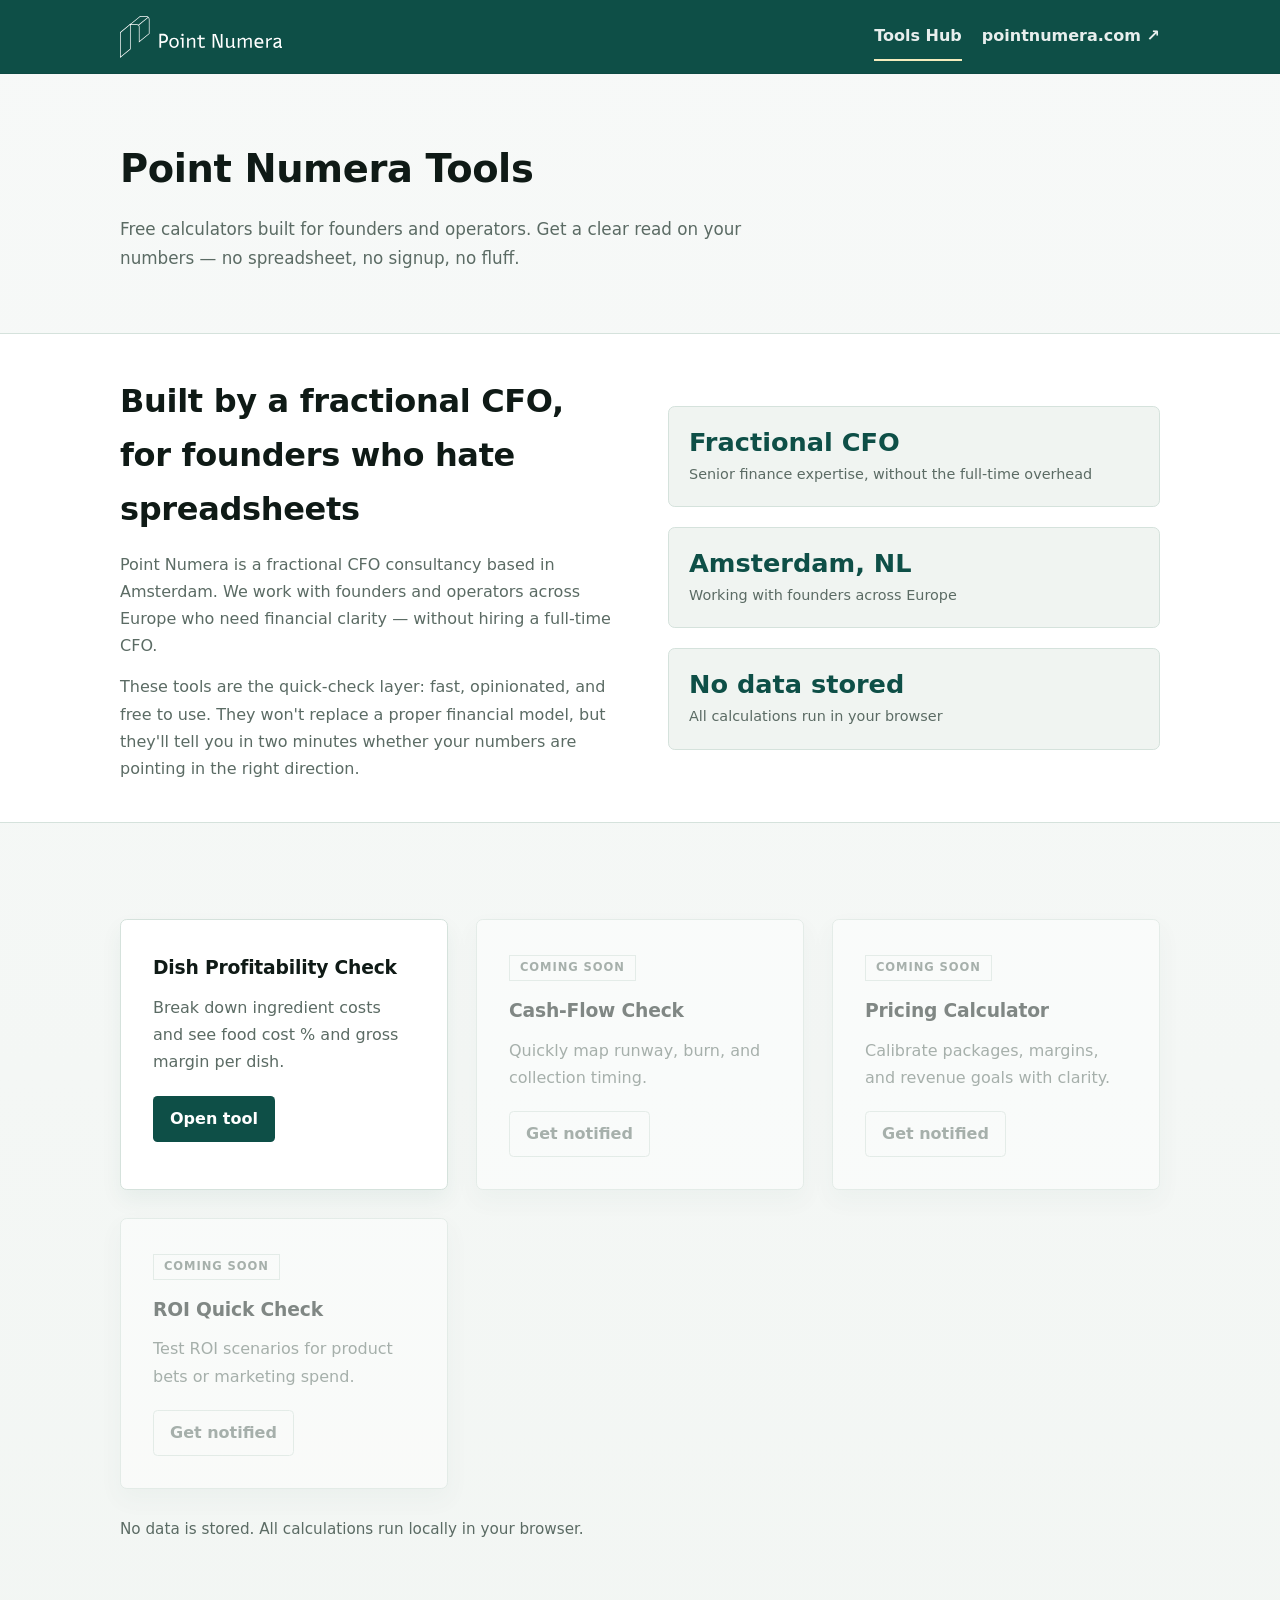
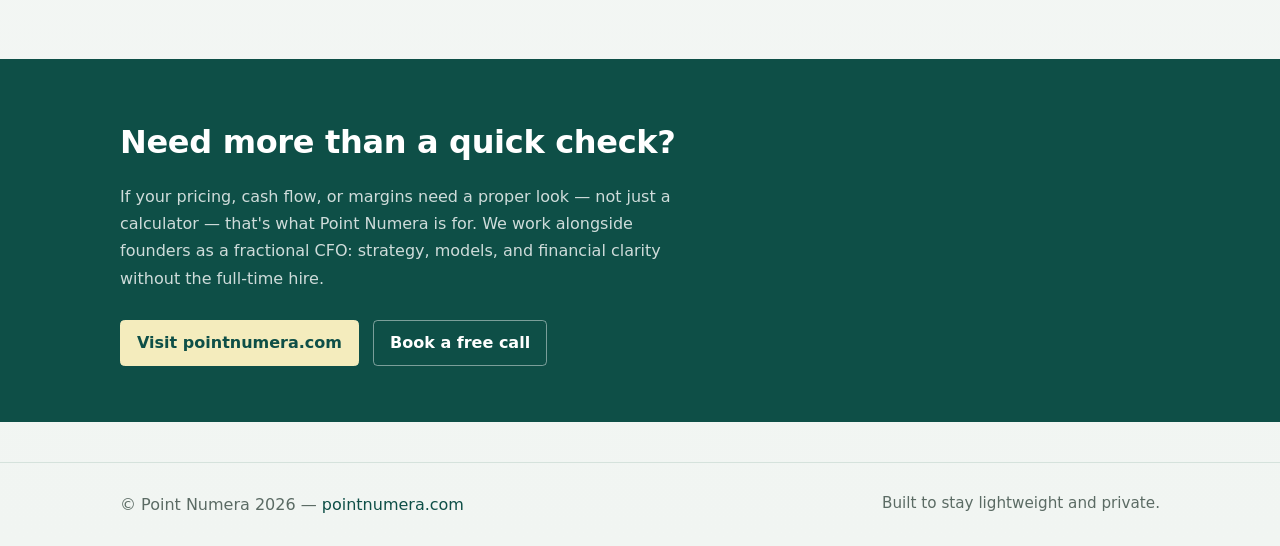
==== index.html @ 76ebcfb1 "Add hamburger nav menu sitewide and fix DPC mobile ingredient grid - Add hamburger toggle button to " ====
<!DOCTYPE html>
<html lang="en">
  <head>
    <meta charset="UTF-8" />
    <meta name="viewport" content="width=device-width, initial-scale=1.0" />
    <meta
      name="description"
      content="Free financial tools for founders by Point Numera — fractional CFO consultancy based in Amsterdam. Calculators for pricing, cash flow, dish profitability, and ROI."
    />
    <!-- Build v2: Framer-aligned pass -->
    <title>Point Numera Tools</title>
    <link rel="stylesheet" href="./tools/shared/base.css" />
    <link rel="stylesheet" href="./tools/shared/ui.css" />
    <style>
      /* ── About strip ─────────────────────────────────────────────────── */
      .about-strip {
        background: var(--color-surface);
        border-top: 1px solid var(--color-border);
        border-bottom: 1px solid var(--color-border);
        padding: var(--space-xl) 0;
      }
      .about-inner {
        display: grid;
        grid-template-columns: 1fr 1fr;
        gap: var(--space-xxl);
        align-items: center;
      }
      .about-inner h2 {
        font-size: clamp(1.5rem, 2.5vw, 2rem);
        margin-bottom: var(--space-sm);
      }
      .about-inner p {
        margin-bottom: var(--space-sm);
      }
      .about-inner p:last-child {
        margin-bottom: 0;
      }
      .about-meta {
        display: flex;
        flex-direction: column;
        gap: var(--space-md);
      }
      .about-stat {
        padding: var(--space-md);
        background: var(--color-surface-2);
        border: 1px solid var(--color-border);
        border-radius: var(--r-lg);
      }
      .about-stat-value {
        font-size: 1.6rem;
        font-weight: 700;
        color: var(--color-primary);
        font-family: 'Ancizar Sans', system-ui, sans-serif;
        line-height: 1.2;
        margin-bottom: 4px;
      }
      .about-stat-label {
        font-size: 0.9rem;
        color: var(--color-muted);
      }

      /* ── Tool cards ──────────────────────────────────────────────────── */
      .tool-card.coming-soon {
        opacity: 0.5;
        pointer-events: none;
        position: relative;
      }
      .tool-card.coming-soon .btn {
        pointer-events: auto;
        opacity: 1;
        cursor: pointer;
        background: transparent;
        border-color: var(--color-border);
        color: var(--color-muted);
      }
      .tool-card.coming-soon .btn:hover {
        border-color: var(--color-primary);
        color: var(--color-primary);
      }
      .coming-soon-badge {
        display: inline-block;
        font-size: 0.72rem;
        font-weight: 700;
        text-transform: uppercase;
        letter-spacing: 0.08em;
        color: var(--color-muted);
        border: 1px solid var(--color-border);
        border-radius: var(--r-pill);
        padding: 2px 10px;
        margin-bottom: var(--space-sm);
      }
      .tool-card.coming-soon a.btn {
        pointer-events: auto;
      }

      /* ── CTA section ─────────────────────────────────────────────────── */
      .cta-section {
        background: var(--color-primary);
        padding: var(--space-xxl) 0;
        margin-top: var(--space-xl);
      }
      .cta-section h2 {
        color: #ffffff;
        font-size: clamp(1.5rem, 2.5vw, 2rem);
        margin-bottom: var(--space-sm);
      }
      .cta-section p {
        color: rgba(255, 255, 255, 0.8);
        max-width: 560px;
        margin-bottom: var(--space-lg);
      }
      .cta-section .btn-contrast {
        background: #F4ECBD;
        color: var(--color-primary);
        border-color: #F4ECBD;
        font-weight: 700;
      }
      .cta-section .btn-contrast:hover {
        background: #ede4ad;
        border-color: #ede4ad;
        color: var(--color-primary);
        transform: translateY(-1px);
      }
      .cta-section .btn-outline-white {
        background: transparent;
        color: #ffffff;
        border-color: rgba(255, 255, 255, 0.45);
      }
      .cta-section .btn-outline-white:hover {
        border-color: rgba(255, 255, 255, 0.8);
        color: #ffffff;
        transform: translateY(-1px);
      }
      .cta-actions {
        display: flex;
        flex-wrap: wrap;
        gap: var(--space-sm);
      }

      @media (max-width: 768px) {
        .about-inner {
          grid-template-columns: 1fr;
          gap: var(--space-lg);
        }
        .about-meta {
          flex-direction: row;
          flex-wrap: wrap;
        }
        .about-stat {
          flex: 1 1 140px;
        }
      }
    </style>
  </head>
  <body>
    <header class="top-nav">
      <div class="container">
        <a class="brand" href="./">
          <img src="./tools/shared/logo.svg" alt="Point Numera logo" />
        </a>
        <button class="nav-toggle" aria-label="Open menu" aria-expanded="false"><span></span><span></span><span></span></button>
        <nav class="nav-links">
          <a class="nav-link active" href="./">Tools Hub</a>
          <a class="nav-link" href="https://www.pointnumera.com">pointnumera.com ↗</a>
        </nav>
      </div>
    </header>

    <main>
      <!-- Hero -->
      <section class="container hero">
        <h1>Point Numera Tools</h1>
        <p class="lead">
          Free calculators built for founders and operators. Get a clear read on
          your numbers — no spreadsheet, no signup, no fluff.
        </p>
      </section>

      <!-- About PN -->
      <div class="about-strip">
        <div class="container">
          <div class="about-inner">
            <div>
              <h2>Built by a fractional CFO, for founders who hate spreadsheets</h2>
              <p>
                Point Numera is a fractional CFO consultancy based in Amsterdam.
                We work with founders and operators across Europe who need financial
                clarity — without hiring a full-time CFO.
              </p>
              <p>
                These tools are the quick-check layer: fast, opinionated, and free
                to use. They won't replace a proper financial model, but they'll
                tell you in two minutes whether your numbers are pointing in the
                right direction.
              </p>
            </div>
            <div class="about-meta">
              <div class="about-stat">
                <div class="about-stat-value">Fractional CFO</div>
                <div class="about-stat-label">Senior finance expertise, without the full-time overhead</div>
              </div>
              <div class="about-stat">
                <div class="about-stat-value">Amsterdam, NL</div>
                <div class="about-stat-label">Working with founders across Europe</div>
              </div>
              <div class="about-stat">
                <div class="about-stat-value">No data stored</div>
                <div class="about-stat-label">All calculations run in your browser</div>
              </div>
            </div>
          </div>
        </div>
      </div>

      <!-- Tools -->
      <section class="container section">
        <div class="card-grid">

          <!-- Live -->
          <article class="card tool-card">
            <h3>Dish Profitability Check</h3>
            <p>Break down ingredient costs and see food cost % and gross margin per dish.</p>
            <a class="btn btn-primary" href="./tools/dish-profitability-check/">Open tool</a>
          </article>

          <!-- Coming soon -->
          <article class="card tool-card coming-soon">
            <div class="coming-soon-badge">Coming soon</div>
            <h3>Cash-Flow Check</h3>
            <p>Quickly map runway, burn, and collection timing.</p>
            <a class="btn" href="./tools/cash-flow-check/coming-soon.html">Get notified</a>
          </article>

          <article class="card tool-card coming-soon">
            <div class="coming-soon-badge">Coming soon</div>
            <h3>Pricing Calculator</h3>
            <p>Calibrate packages, margins, and revenue goals with clarity.</p>
            <a class="btn" href="./tools/pricing-calculator/coming-soon.html">Get notified</a>
          </article>

          <article class="card tool-card coming-soon">
            <div class="coming-soon-badge">Coming soon</div>
            <h3>ROI Quick Check</h3>
            <p>Test ROI scenarios for product bets or marketing spend.</p>
            <a class="btn" href="./tools/roi-quick-check/coming-soon.html">Get notified</a>
          </article>

        </div>
        <p class="note">No data is stored. All calculations run locally in your browser.</p>
      </section>

      <!-- CTA -->
      <div class="cta-section">
        <div class="container">
          <h2>Need more than a quick check?</h2>
          <p>
            If your pricing, cash flow, or margins need a proper look — not just
            a calculator — that's what Point Numera is for. We work alongside
            founders as a fractional CFO: strategy, models, and financial clarity
            without the full-time hire.
          </p>
          <div class="cta-actions">
            <a class="btn btn-contrast" href="https://www.pointnumera.com" target="_blank" rel="noopener noreferrer">Visit pointnumera.com</a>
            <a class="btn btn-outline-white" href="https://cal.com/pointnumera" target="_blank" rel="noopener noreferrer">Book a free call</a>
          </div>
        </div>
      </div>
    </main>

    <footer>
      <div class="container">
        <span>&copy; Point Numera <span data-year></span> &mdash; <a href="https://www.pointnumera.com" target="_blank" rel="noopener noreferrer">pointnumera.com</a></span>
        <span class="text-subtle">Built to stay lightweight and private.</span>
      </div>
    </footer>

    <script src="./tools/shared/app.js"></script>
  </body>
</html>
---- tools/shared/base.css ----
﻿:root {
  /* Brand palette */
  --color-primary: #0E4F47;
  --color-contrast: #F4ECBD;
  --color-secondary: #A4D6A4;
  --color-bg: #f5f7f5;
  --color-surface: #ffffff;
  --color-surface-2: #f0f4f1;
  --color-border: #d5e2dc;
  --color-text: #0f1a16;
  --color-muted: #5b6b64;

  /* Radius scale (match Framer site feel) */
  --r: 3px;
  --r-sm: calc(var(--r) * 0.75);
  --r-md: calc(var(--r) * 1.5);
  --r-lg: calc(var(--r) * 2.25);

  /* Spacing scale (more air like marketing site) */
  --space-2xs: 6px;
  --space-xs: 10px;
  --space-sm: 14px;
  --space-md: 20px;
  --space-lg: 28px;
  --space-xl: 40px;
  --space-xxl: 56px;

  /* Buttons */
  --btn-h: 46px;
  --btn-px: 16px;
  --btn-gap: 8px;

  /* Elevation (lighter emphasis, prefer borders) */
  --shadow-soft: 0 6px 14px rgba(14, 79, 71, 0.08);
  --shadow-card: 0 10px 22px rgba(14, 79, 71, 0.06);
}

* {
  box-sizing: border-box;
}

html {
  scroll-behavior: smooth;
}

body {
  margin: 0;
  font-family: 'PT Sans', system-ui, -apple-system, 'Segoe UI', Roboto, Arial, sans-serif; /* TODO: self-host PT Sans for parity with site */
  background: linear-gradient(180deg, #f7f9f8 0%, #f1f5f2 100%);
  color: var(--color-text);
  line-height: 1.7;
  -webkit-font-smoothing: antialiased;
}

a {
  color: var(--color-primary);
  text-decoration: none;
}

a:hover {
  color: #0c3f38;
}

a:active {
  color: #092f2a;
}

img {
  max-width: 100%;
  display: block;
}

p {
  margin: 0 0 var(--space-md);
  color: var(--color-muted);
}

h1, h2, h3, h4 {
  margin: 0 0 var(--space-sm);
  font-family: 'Ancizar Sans', system-ui, -apple-system, 'Segoe UI', Roboto, Arial, sans-serif; /* TODO: self-host Ancizar Sans to match main site */
  font-weight: 700;
  color: var(--color-text);
  letter-spacing: -0.01em;
}

ul {
  margin: 0;
  padding: 0;
  list-style: none;
}

:focus-visible {
  outline: 2px solid var(--color-primary);
  outline-offset: 3px;
}

.container {
  width: min(1040px, 92%);
  margin: 0 auto;
}

.section {
  padding: var(--space-xxl) 0;
}

.lead {
  font-size: 1.05rem;
  color: var(--color-muted);
}

.text-subtle {
  color: var(--color-muted);
  font-size: 0.95rem;
}

.muted {
  color: var(--color-muted);
}

.flex {
  display: flex;
  align-items: center;
}

.space-between {
  justify-content: space-between;
}

.gap-sm { gap: var(--space-sm); }
.gap-md { gap: var(--space-md); }

button { font-family: inherit; }
table { border-collapse: collapse; }

/* Prevent iOS auto-zoom on input focus (requires font-size >= 16px) */
input, select, textarea { font-size: 16px; }
---- tools/shared/ui.css ----
﻿.top-nav {
  position: sticky;
  top: 0;
  z-index: 10;
  background: var(--color-primary);
  color: #ffffff;
  border-bottom: 1px solid rgba(0, 0, 0, 0.06);
}

.top-nav .container {
  display: flex;
  align-items: center;
  justify-content: space-between;
  padding: calc(var(--space-xs) + 2px) 0;
}

.brand {
  display: flex;
  align-items: center;
  width: 162px;
  height: 43px;
  flex-shrink: 0;
  gap: var(--space-xs);
  font-weight: 700;
  letter-spacing: -0.01em;
  color: #ffffff;
  line-height: 1;
}

.brand:hover {
  color: #f4f7f5;
}

.brand img {
  height: 100%;
  width: auto;
  display: block;
  max-width: 100%;
  object-fit: contain;
}

.nav-links {
  display: flex;
  align-items: center;
  gap: var(--space-md);
}

.nav-link {
  padding: 10px 0;
  color: rgba(255, 255, 255, 0.9);
  border-bottom: 2px solid transparent;
  font-weight: 600;
  transition: color 0.2s ease, border-color 0.2s ease;
}

.nav-link:hover {
  color: #ffffff;
  border-color: rgba(255, 255, 255, 0.4);
}

.nav-link.active {
  border-color: var(--color-contrast);
}

.hero {
  padding-top: calc(var(--space-xxl) + 6px);
  padding-bottom: var(--space-xl);
}

.hero h1 {
  font-size: clamp(2.1rem, 3vw, 2.7rem);
}

.hero .lead {
  max-width: 640px;
}

.card-grid {
  display: grid;
  grid-template-columns: repeat(auto-fit, minmax(280px, 1fr));
  gap: var(--space-lg);
  margin-top: var(--space-xl);
}

.card {
  background: var(--color-surface);
  border: 1px solid var(--color-border);
  border-radius: var(--r-lg);
  padding: calc(var(--space-lg) + 4px);
  box-shadow: var(--shadow-card);
  position: relative;
  overflow: hidden;
}

.card h3 {
  margin-bottom: var(--space-xs);
}

.card p {
  margin-bottom: var(--space-md);
}

.badge {
  display: inline-flex;
  align-items: center;
  gap: 6px;
  padding: 6px 10px;
  background: rgba(14, 79, 71, 0.06);
  color: var(--color-primary);
  border-radius: var(--r-sm);
  font-size: 0.85rem;
  border: 1px solid rgba(14, 79, 71, 0.2);
}

.btn {
  display: inline-flex;
  align-items: center;
  justify-content: center;
  gap: var(--btn-gap);
  min-height: var(--btn-h);
  padding: 0 var(--btn-px);
  border-radius: var(--r-md);
  border: 1px solid transparent;
  font-weight: 600;
  cursor: pointer;
  transition: transform 0.12s ease, background 0.18s ease, border-color 0.18s ease;
  text-decoration: none;
  color: inherit;
}

.btn-primary {
  background: var(--color-primary);
  color: #ffffff;
  border-color: rgba(14, 79, 71, 0.9);
}

.btn-primary:hover {
  background: #0c433d;
  transform: translateY(-1px);
  color: #ffffff;
}

.btn-primary:active {
  transform: translateY(0.5px);
  color: #ffffff;
}

.btn-secondary {
  background: #ffffff;
  color: var(--color-primary);
  border-color: rgba(14, 79, 71, 0.45);
}

.btn-secondary:hover {
  background: #f9fbfa;
  border-color: rgba(14, 79, 71, 0.6);
  transform: translateY(-1px);
  color: var(--color-primary);
}

.btn-secondary:active {
  transform: translateY(0.5px);
  color: var(--color-primary);
}

.btn-ghost {
  background: transparent;
  color: var(--color-text);
  border-color: rgba(14, 79, 71, 0.3);
}

.btn-ghost:hover {
  background: rgba(14, 79, 71, 0.04);
  color: var(--color-text);
}

.btn-ghost:active {
  transform: translateY(0.5px);
  color: var(--color-text);
}

.input-group {
  display: flex;
  flex-direction: column;
  gap: 6px;
  margin-bottom: var(--space-md);
}

label {
  font-weight: 600;
  color: var(--color-text);
}

input[type="text"],
input[type="number"],
textarea {
  background: #ffffff;
  border: 1px solid var(--color-border);
  color: var(--color-text);
  padding: 12px;
  border-radius: var(--r-md);
  transition: border 0.2s ease, box-shadow 0.2s ease;
}

input:focus,
textarea:focus {
  border-color: rgba(14, 79, 71, 0.5);
  box-shadow: 0 0 0 3px rgba(14, 79, 71, 0.1);
  outline: none;
}

.helper-text {
  font-size: 0.9rem;
  color: var(--color-muted);
}

.note {
  margin-top: var(--space-lg);
  font-size: 0.95rem;
  color: var(--color-muted);
}

footer {
  border-top: 1px solid var(--color-border);
  padding: var(--space-lg) 0;
  margin-top: var(--space-xl);
  color: var(--color-muted);
}

footer .container {
  display: flex;
  align-items: center;
  justify-content: space-between;
  gap: var(--space-md);
  flex-wrap: wrap;
}

.form-msg {
  margin: var(--space-xs) 0;
  color: var(--color-muted);
  display: none;
}

.form-msg-error {
  color: #b00020;
  font-weight: 600;
}

.form-msg-success {
  color: var(--color-primary);
  font-weight: 700;
}

.capture-card {
  display: grid;
  gap: var(--space-md);
}

.capture-card h3 {
  margin: 0;
}

.capture-card p {
  margin: 0;
  color: var(--color-muted);
}

.capture-card .capture-form {
  display: grid;
  gap: var(--space-sm);
}

.capture-card .row-success {
  display: none;
  gap: var(--space-sm);
}

.capture-card .row-form {
  display: block;
}

.capture-card .capture-fields {
  display: grid;
  gap: var(--space-sm);
}

.capture-card input[type="text"],
.capture-card input[type="email"] {
  -webkit-appearance: none;
  appearance: none;
  width: 100%;
  display: block;
  box-sizing: border-box;
  border: 1px solid var(--color-border);
  border-radius: var(--r-md);
  padding: 12px;
  font: inherit;
  line-height: 1.2;
  background: #ffffff;
  color: var(--color-text);
  transition: border 0.2s ease, box-shadow 0.2s ease;
}

.capture-card input[type="text"]:focus,
.capture-card input[type="email"]:focus {
  border-color: rgba(14, 79, 71, 0.5);
  box-shadow: 0 0 0 3px rgba(14, 79, 71, 0.1);
  outline: none;
}

.capture-card .form-row {
  display: grid;
  gap: 6px;
}

.capture-card .checkbox-row {
  color: var(--color-muted);
  font-size: 0.95rem;
}

.capture-card .checkbox-row label {
  display: flex;
  align-items: flex-start;
  gap: 10px;
}

.capture-card .checkbox-row input[type="checkbox"] {
  margin-top: 4px;
}

.capture-card .form-actions {
  display: flex;
  flex-wrap: wrap;
  gap: 12px;
  align-items: center;
}

.capture-card .form-actions .btn {
  width: auto;
}

@media (max-width: 640px) {
  .capture-card .form-actions .btn {
    width: 100%;
  }
}

.ml-embedded {
  width: 100%;
}

.ml-embedded iframe {
  max-width: 100%;
}

.ml-fallback {
  margin-bottom: 8px;
  opacity: 0.7;
  font-size: 0.95em;
}

/* ── Hamburger toggle button ─────────────────────────────────────────── */
.nav-toggle {
  display: none;
  flex-direction: column;
  justify-content: space-between;
  width: 24px;
  height: 18px;
  background: none;
  border: none;
  cursor: pointer;
  padding: 0;
  flex-shrink: 0;
}

.nav-toggle span {
  display: block;
  height: 2px;
  background: #ffffff;
  border-radius: 2px;
  transition: transform 0.22s ease, opacity 0.18s ease;
}

.nav-toggle[aria-expanded="true"] span:nth-child(1) {
  transform: translateY(8px) rotate(45deg);
}
.nav-toggle[aria-expanded="true"] span:nth-child(2) {
  opacity: 0;
  transform: scaleX(0);
}
.nav-toggle[aria-expanded="true"] span:nth-child(3) {
  transform: translateY(-8px) rotate(-45deg);
}

@media (max-width: 768px) {
  .nav-toggle {
    display: flex;
  }

  .nav-links {
    display: none;
    flex-direction: column;
    align-items: stretch;
    position: absolute;
    top: 100%;
    left: 0;
    right: 0;
    background: var(--color-primary);
    border-top: 1px solid rgba(255, 255, 255, 0.1);
    box-shadow: 0 6px 16px rgba(0, 0, 0, 0.15);
    z-index: 9;
    padding: var(--space-xs) 0;
  }

  .nav-links.open {
    display: flex;
  }

  .nav-link {
    padding: var(--space-sm) var(--space-lg);
    border-bottom: none;
    border-left: 3px solid transparent;
    font-size: 0.95rem;
  }

  .nav-link:hover {
    border-bottom: none;
    border-left-color: rgba(255, 255, 255, 0.4);
  }

  .nav-link.active {
    border-bottom: none;
    border-left-color: var(--color-contrast);
  }

  .card {
    padding: var(--space-lg);
  }

  .btn {
    width: 100%;
  }
}

/* Pricing calculator scroll cue (scoped via class usage) */
.pn-scroll-cue {
  position: fixed;
  bottom: var(--space-sm);
  left: 50%;
  transform: translateX(-50%);
  background: rgba(12, 17, 16, 0.94);
  color: #f4f5f0;
  border: 1px solid var(--color-border);
  border-radius: 3px;
  padding: 12px 16px;
  display: none;
  align-items: center;
  gap: var(--space-sm);
  box-shadow: 0 10px 24px rgba(0, 0, 0, 0.16);
  z-index: 30;
  cursor: pointer;
  font-family: inherit;
  font-weight: 600;
  width: min(520px, calc(100% - 24px));
}

.pn-scroll-cue-text {
  flex: 1;
}

.pn-scroll-cue-action {
  color: var(--color-secondary);
  background: rgba(164, 214, 164, 0.12);
  border: 1px solid rgba(164, 214, 164, 0.35);
  padding: 8px 12px;
  border-radius: 3px;
  font-weight: 700;
  font-size: 0.95rem;
}

.pn-scroll-padding {
  padding-bottom: 80px !important;
}


@media (max-width: 480px) {
  .brand {
    width: 120px;
    height: 32px;
  }
}
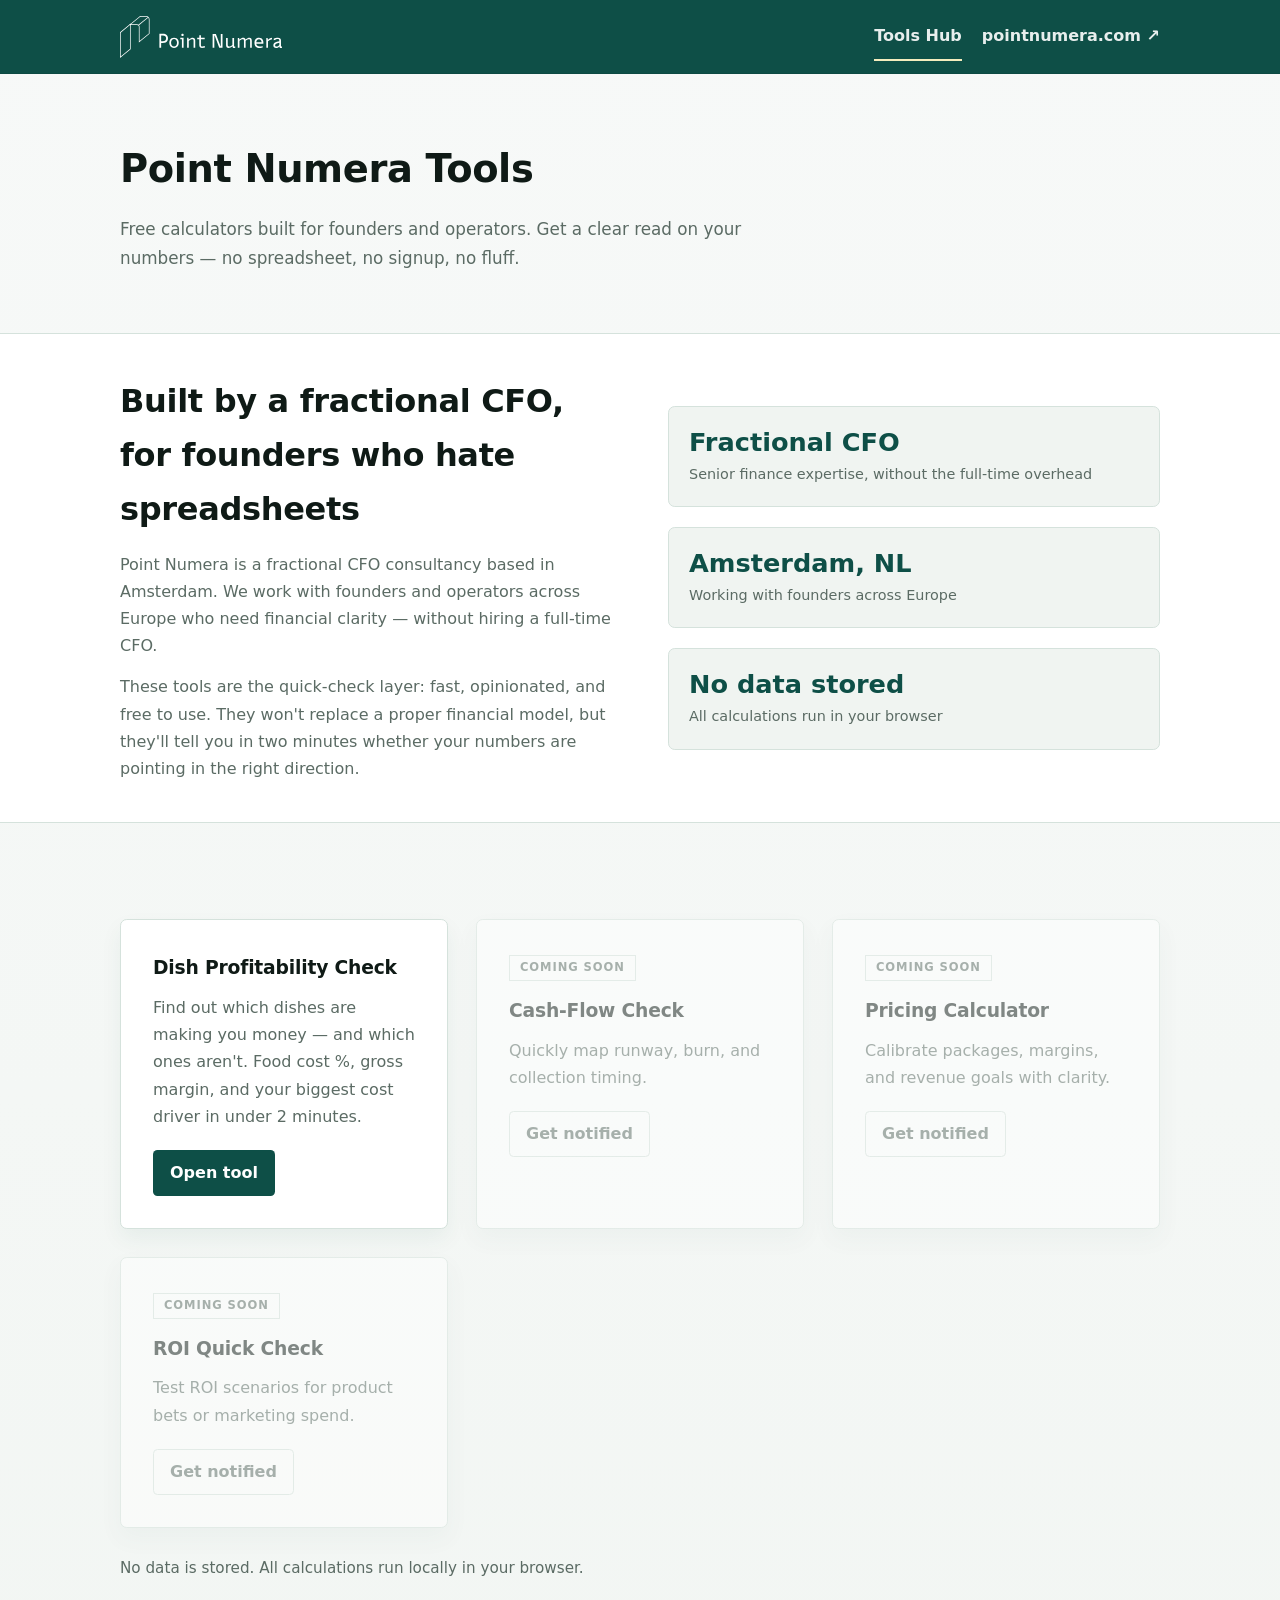
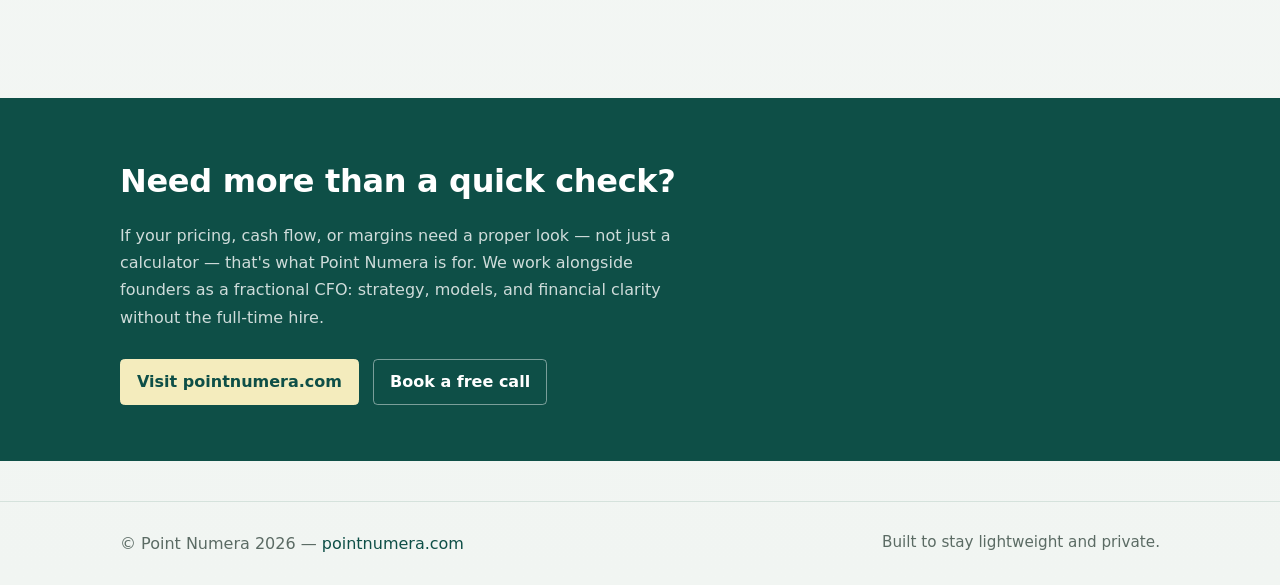
==== commit 3e9c266d: "Update Dish Profitability Check card description — outcome-led copy" ====
--- a/index.html
+++ b/index.html
@@ -219,7 +219,7 @@
           <!-- Live -->
           <article class="card tool-card">
             <h3>Dish Profitability Check</h3>
-            <p>Break down ingredient costs and see food cost % and gross margin per dish.</p>
+            <p>Find out which dishes are making you money — and which ones aren't. Food cost %, gross margin, and your biggest cost driver in under 2 minutes.</p>
             <a class="btn btn-primary" href="./tools/dish-profitability-check/">Open tool</a>
           </article>
 
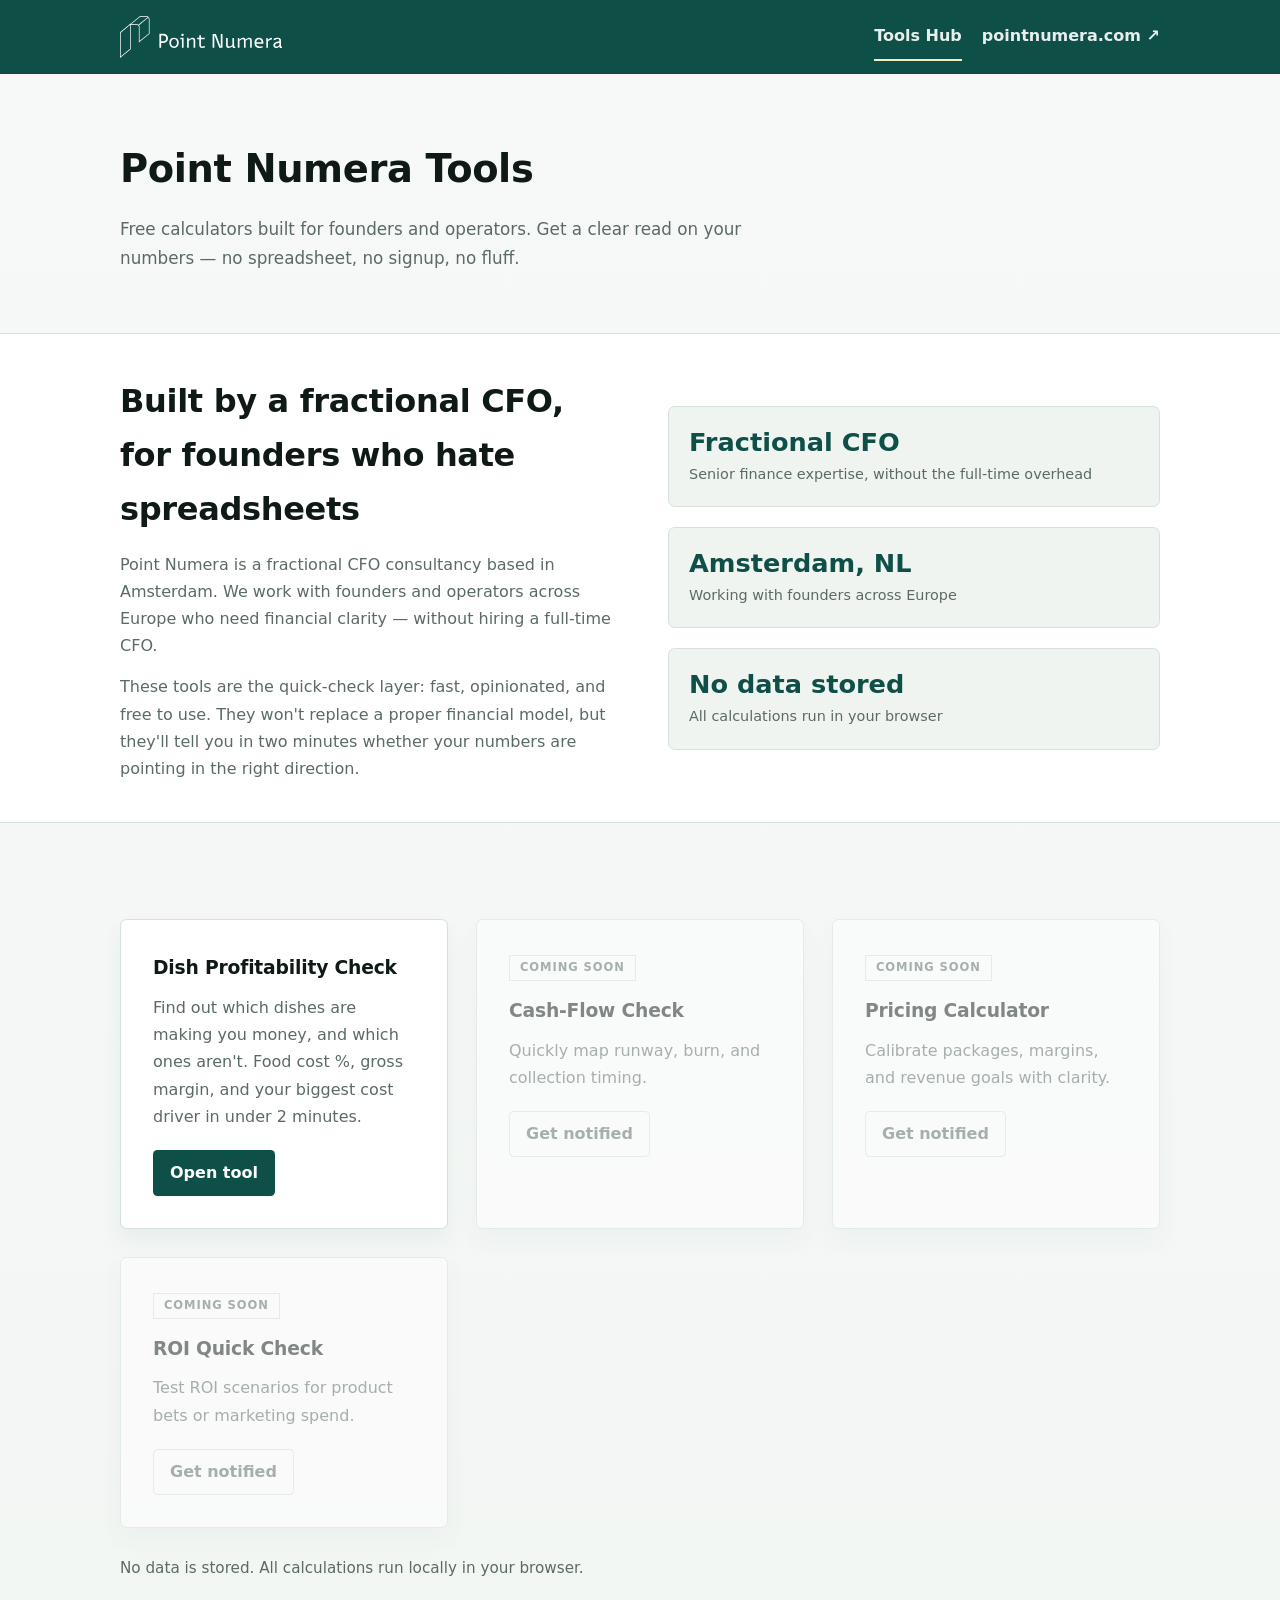
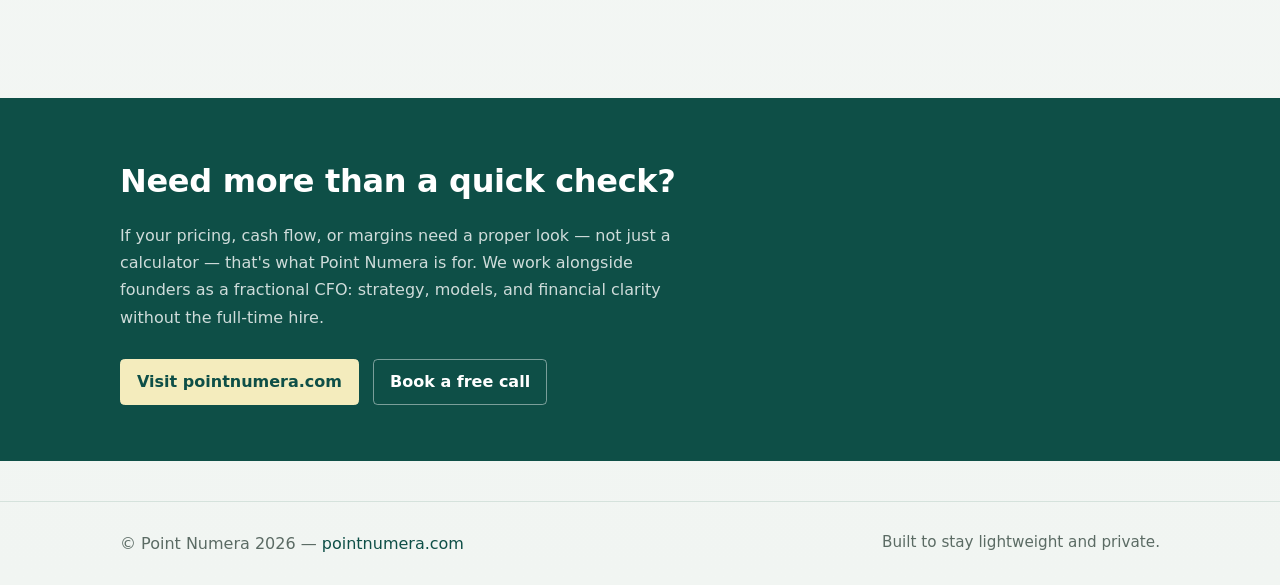
==== commit a2b576cf: "Dish Profitability Check: VAT incl. price, currency symbol, donut chart, PDF/CSV export, CTA overhau" ====
--- a/index.html
+++ b/index.html
@@ -1,4 +1,4 @@
-<!DOCTYPE html>
+<!doctype html>
 <html lang="en">
   <head>
     <meta charset="UTF-8" />
@@ -50,7 +50,7 @@
         font-size: 1.6rem;
         font-weight: 700;
         color: var(--color-primary);
-        font-family: 'Ancizar Sans', system-ui, sans-serif;
+        font-family: "Ancizar Sans", system-ui, sans-serif;
         line-height: 1.2;
         margin-bottom: 4px;
       }
@@ -110,9 +110,9 @@
         margin-bottom: var(--space-lg);
       }
       .cta-section .btn-contrast {
-        background: #F4ECBD;
+        background: #f4ecbd;
         color: var(--color-primary);
-        border-color: #F4ECBD;
+        border-color: #f4ecbd;
         font-weight: 700;
       }
       .cta-section .btn-contrast:hover {
@@ -158,10 +158,14 @@
         <a class="brand" href="./">
           <img src="./tools/shared/logo.svg" alt="Point Numera logo" />
         </a>
-        <button class="nav-toggle" aria-label="Open menu" aria-expanded="false"><span></span><span></span><span></span></button>
+        <button class="nav-toggle" aria-label="Open menu" aria-expanded="false">
+          <span></span><span></span><span></span>
+        </button>
         <nav class="nav-links">
           <a class="nav-link active" href="./">Tools Hub</a>
-          <a class="nav-link" href="https://www.pointnumera.com">pointnumera.com ↗</a>
+          <a class="nav-link" href="https://www.pointnumera.com"
+            >pointnumera.com ↗</a
+          >
         </nav>
       </div>
     </header>
@@ -181,31 +185,39 @@
         <div class="container">
           <div class="about-inner">
             <div>
-              <h2>Built by a fractional CFO, for founders who hate spreadsheets</h2>
+              <h2>
+                Built by a fractional CFO, for founders who hate spreadsheets
+              </h2>
               <p>
                 Point Numera is a fractional CFO consultancy based in Amsterdam.
-                We work with founders and operators across Europe who need financial
-                clarity — without hiring a full-time CFO.
+                We work with founders and operators across Europe who need
+                financial clarity — without hiring a full-time CFO.
               </p>
               <p>
-                These tools are the quick-check layer: fast, opinionated, and free
-                to use. They won't replace a proper financial model, but they'll
-                tell you in two minutes whether your numbers are pointing in the
-                right direction.
+                These tools are the quick-check layer: fast, opinionated, and
+                free to use. They won't replace a proper financial model, but
+                they'll tell you in two minutes whether your numbers are
+                pointing in the right direction.
               </p>
             </div>
             <div class="about-meta">
               <div class="about-stat">
                 <div class="about-stat-value">Fractional CFO</div>
-                <div class="about-stat-label">Senior finance expertise, without the full-time overhead</div>
+                <div class="about-stat-label">
+                  Senior finance expertise, without the full-time overhead
+                </div>
               </div>
               <div class="about-stat">
                 <div class="about-stat-value">Amsterdam, NL</div>
-                <div class="about-stat-label">Working with founders across Europe</div>
+                <div class="about-stat-label">
+                  Working with founders across Europe
+                </div>
               </div>
               <div class="about-stat">
                 <div class="about-stat-value">No data stored</div>
-                <div class="about-stat-label">All calculations run in your browser</div>
+                <div class="about-stat-label">
+                  All calculations run in your browser
+                </div>
               </div>
             </div>
           </div>
@@ -215,12 +227,17 @@
       <!-- Tools -->
       <section class="container section">
         <div class="card-grid">
-
           <!-- Live -->
           <article class="card tool-card">
             <h3>Dish Profitability Check</h3>
-            <p>Find out which dishes are making you money — and which ones aren't. Food cost %, gross margin, and your biggest cost driver in under 2 minutes.</p>
-            <a class="btn btn-primary" href="./tools/dish-profitability-check/">Open tool</a>
+            <p>
+              Find out which dishes are making you money, and which ones aren't.
+              Food cost %, gross margin, and your biggest cost driver in under 2
+              minutes.
+            </p>
+            <a class="btn btn-primary" href="./tools/dish-profitability-check/"
+              >Open tool</a
+            >
           </article>
 
           <!-- Coming soon -->
@@ -228,25 +245,32 @@
             <div class="coming-soon-badge">Coming soon</div>
             <h3>Cash-Flow Check</h3>
             <p>Quickly map runway, burn, and collection timing.</p>
-            <a class="btn" href="./tools/cash-flow-check/coming-soon.html">Get notified</a>
+            <a class="btn" href="./tools/cash-flow-check/coming-soon.html"
+              >Get notified</a
+            >
           </article>
 
           <article class="card tool-card coming-soon">
             <div class="coming-soon-badge">Coming soon</div>
             <h3>Pricing Calculator</h3>
             <p>Calibrate packages, margins, and revenue goals with clarity.</p>
-            <a class="btn" href="./tools/pricing-calculator/coming-soon.html">Get notified</a>
+            <a class="btn" href="./tools/pricing-calculator/coming-soon.html"
+              >Get notified</a
+            >
           </article>
 
           <article class="card tool-card coming-soon">
             <div class="coming-soon-badge">Coming soon</div>
             <h3>ROI Quick Check</h3>
             <p>Test ROI scenarios for product bets or marketing spend.</p>
-            <a class="btn" href="./tools/roi-quick-check/coming-soon.html">Get notified</a>
+            <a class="btn" href="./tools/roi-quick-check/coming-soon.html"
+              >Get notified</a
+            >
           </article>
-
         </div>
-        <p class="note">No data is stored. All calculations run locally in your browser.</p>
+        <p class="note">
+          No data is stored. All calculations run locally in your browser.
+        </p>
       </section>
 
       <!-- CTA -->
@@ -256,12 +280,24 @@
           <p>
             If your pricing, cash flow, or margins need a proper look — not just
             a calculator — that's what Point Numera is for. We work alongside
-            founders as a fractional CFO: strategy, models, and financial clarity
-            without the full-time hire.
+            founders as a fractional CFO: strategy, models, and financial
+            clarity without the full-time hire.
           </p>
           <div class="cta-actions">
-            <a class="btn btn-contrast" href="https://www.pointnumera.com" target="_blank" rel="noopener noreferrer">Visit pointnumera.com</a>
-            <a class="btn btn-outline-white" href="https://cal.com/pointnumera" target="_blank" rel="noopener noreferrer">Book a free call</a>
+            <a
+              class="btn btn-contrast"
+              href="https://www.pointnumera.com"
+              target="_blank"
+              rel="noopener noreferrer"
+              >Visit pointnumera.com</a
+            >
+            <a
+              class="btn btn-outline-white"
+              href="https://cal.com/pointnumera"
+              target="_blank"
+              rel="noopener noreferrer"
+              >Book a free call</a
+            >
           </div>
         </div>
       </div>
@@ -269,7 +305,15 @@
 
     <footer>
       <div class="container">
-        <span>&copy; Point Numera <span data-year></span> &mdash; <a href="https://www.pointnumera.com" target="_blank" rel="noopener noreferrer">pointnumera.com</a></span>
+        <span
+          >&copy; Point Numera <span data-year></span> &mdash;
+          <a
+            href="https://www.pointnumera.com"
+            target="_blank"
+            rel="noopener noreferrer"
+            >pointnumera.com</a
+          ></span
+        >
         <span class="text-subtle">Built to stay lightweight and private.</span>
       </div>
     </footer>
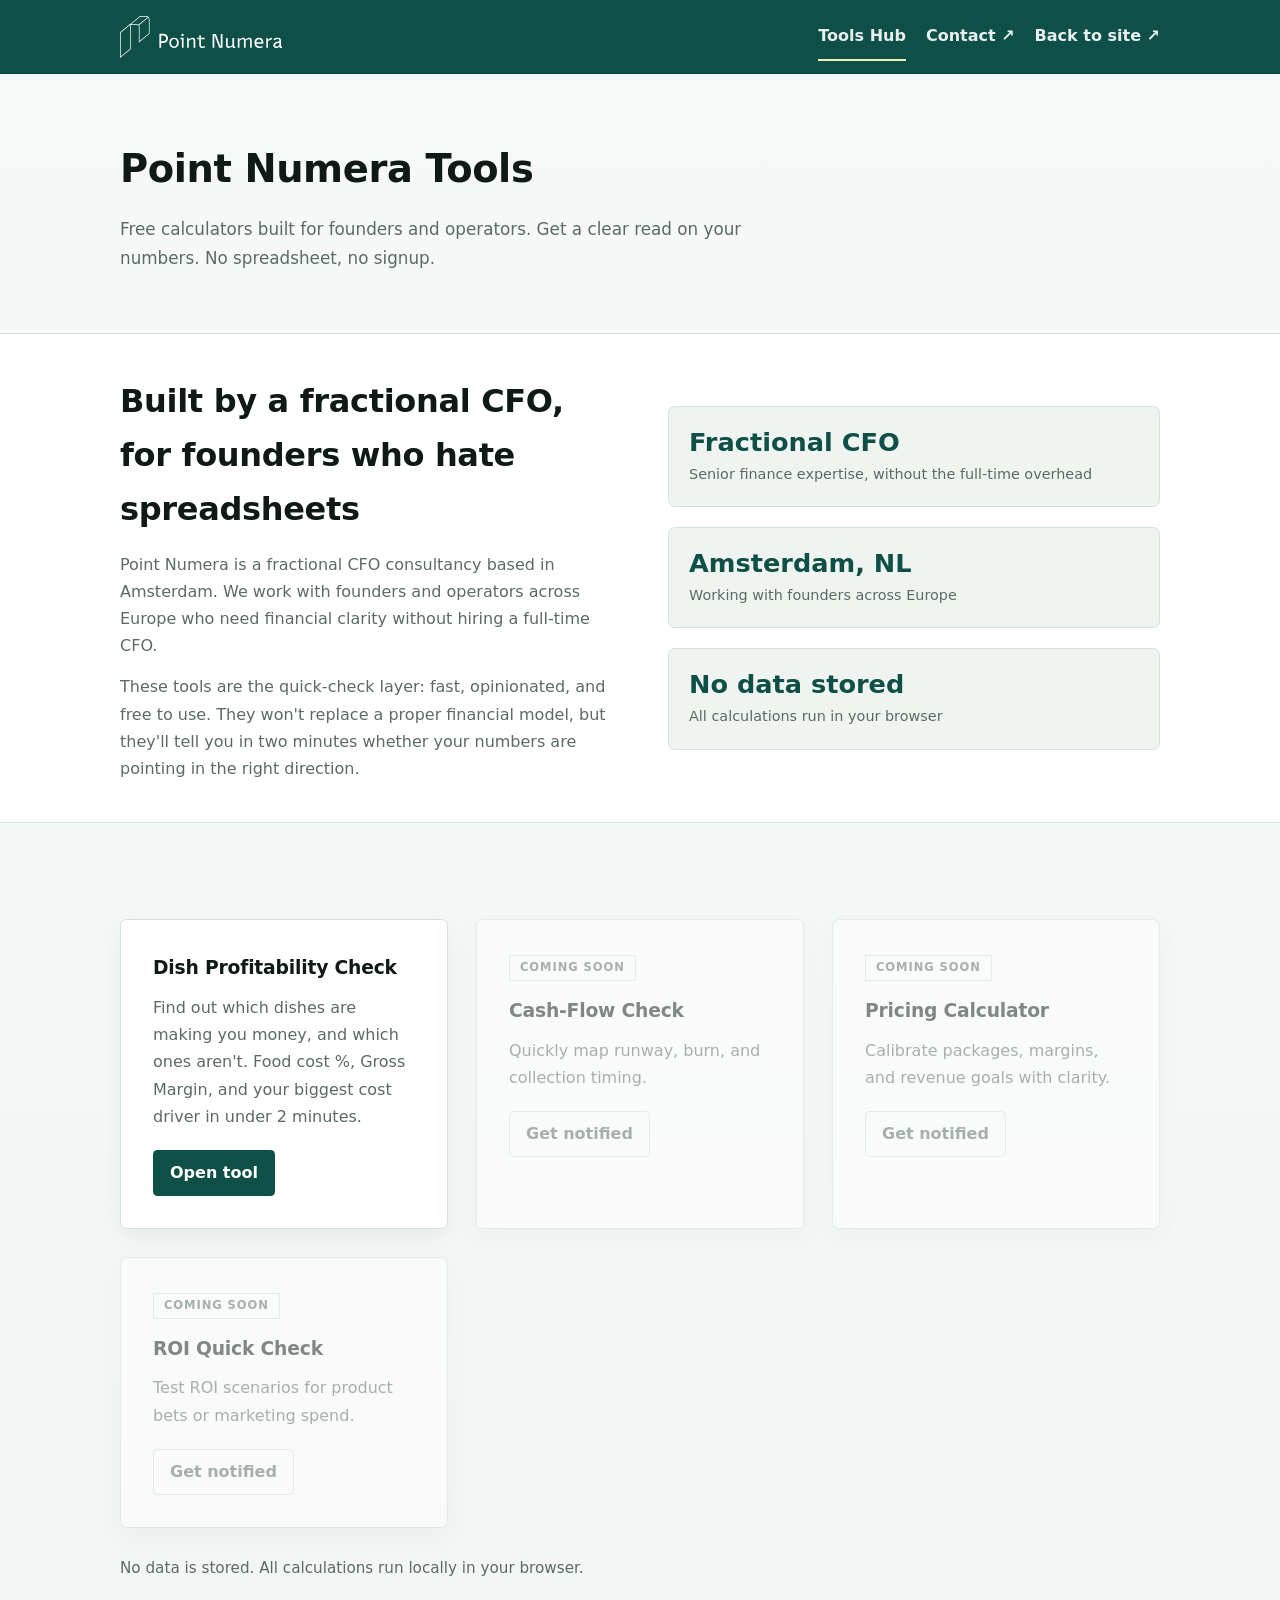
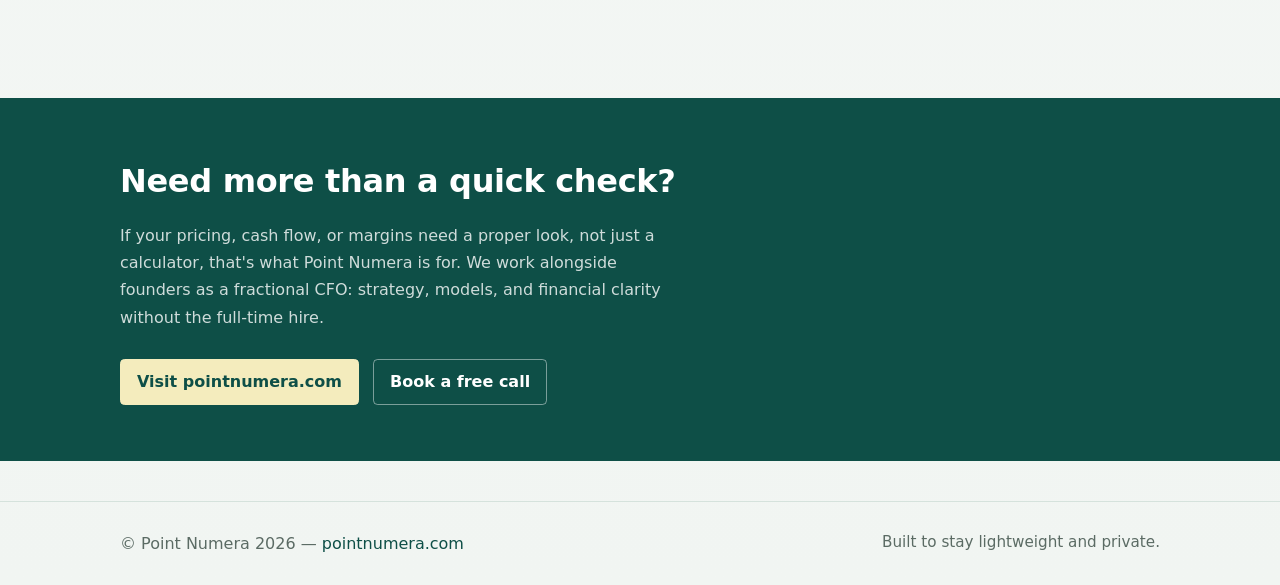
==== commit ee065ee6: "UI updates: nav, dish tool improvements, og:image, coming-soon forms - Nav: rename 'pointnumera.com'" ====
--- a/index.html
+++ b/index.html
@@ -9,6 +9,11 @@
     />
     <!-- Build v2: Framer-aligned pass -->
     <title>Point Numera Tools</title>
+    <meta property="og:image" content="https://tools.pointnumera.com/tools/shared/og-image.png" />
+    <meta property="og:image:width" content="1200" />
+    <meta property="og:image:height" content="630" />
+    <meta name="twitter:card" content="summary_large_image" />
+    <meta name="twitter:image" content="https://tools.pointnumera.com/tools/shared/og-image.png" />
     <link rel="stylesheet" href="./tools/shared/base.css" />
     <link rel="stylesheet" href="./tools/shared/ui.css" />
     <style>
@@ -163,8 +168,11 @@
         </button>
         <nav class="nav-links">
           <a class="nav-link active" href="./">Tools Hub</a>
+          <a class="nav-link" href="https://www.pointnumera.com/#contact"
+            >Contact ↗</a
+          >
           <a class="nav-link" href="https://www.pointnumera.com"
-            >pointnumera.com ↗</a
+            >Back to site ↗</a
           >
         </nav>
       </div>
@@ -176,7 +184,7 @@
         <h1>Point Numera Tools</h1>
         <p class="lead">
           Free calculators built for founders and operators. Get a clear read on
-          your numbers — no spreadsheet, no signup, no fluff.
+          your numbers. No spreadsheet, no signup.
         </p>
       </section>
 
@@ -191,7 +199,7 @@
               <p>
                 Point Numera is a fractional CFO consultancy based in Amsterdam.
                 We work with founders and operators across Europe who need
-                financial clarity — without hiring a full-time CFO.
+                financial clarity without hiring a full-time CFO.
               </p>
               <p>
                 These tools are the quick-check layer: fast, opinionated, and
@@ -232,7 +240,7 @@
             <h3>Dish Profitability Check</h3>
             <p>
               Find out which dishes are making you money, and which ones aren't.
-              Food cost %, gross margin, and your biggest cost driver in under 2
+              Food cost %, Gross Margin, and your biggest cost driver in under 2
               minutes.
             </p>
             <a class="btn btn-primary" href="./tools/dish-profitability-check/"
@@ -278,8 +286,8 @@
         <div class="container">
           <h2>Need more than a quick check?</h2>
           <p>
-            If your pricing, cash flow, or margins need a proper look — not just
-            a calculator — that's what Point Numera is for. We work alongside
+            If your pricing, cash flow, or margins need a proper look, not just
+            a calculator, that's what Point Numera is for. We work alongside
             founders as a fractional CFO: strategy, models, and financial
             clarity without the full-time hire.
           </p>
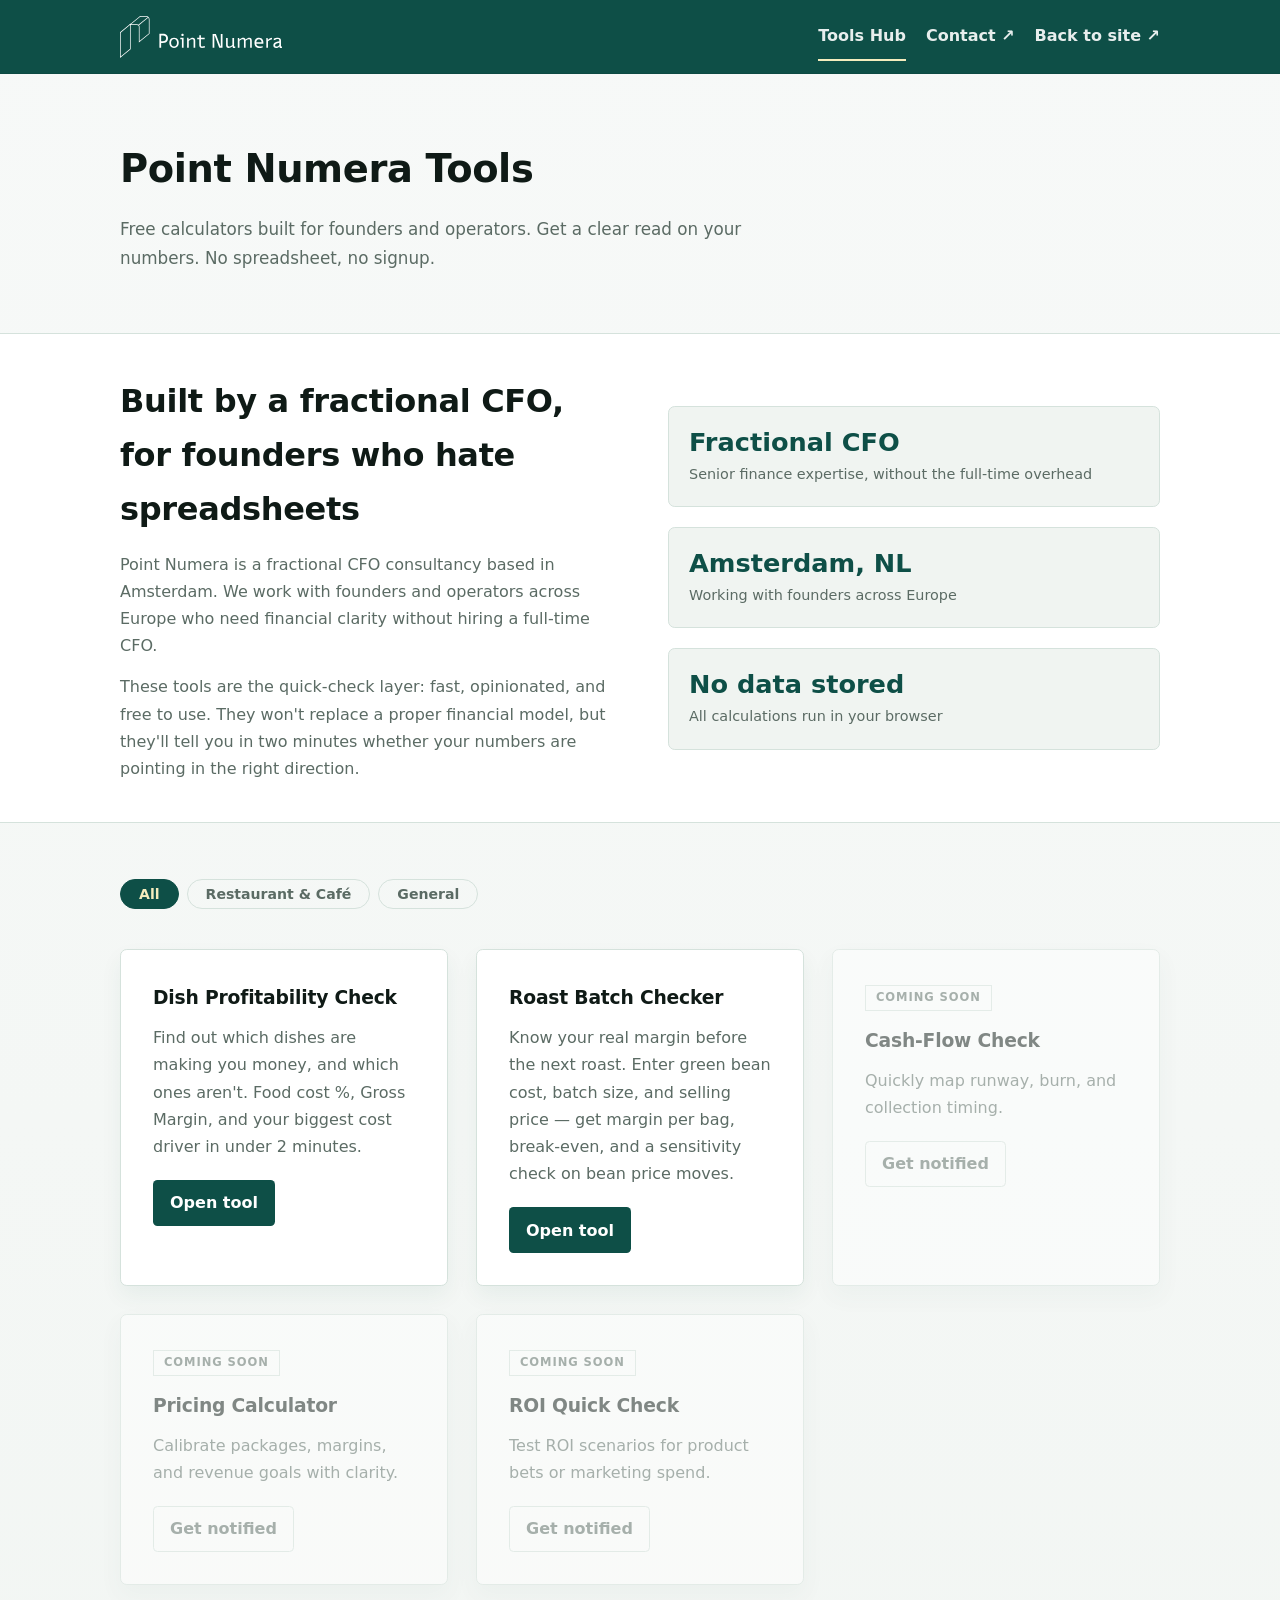
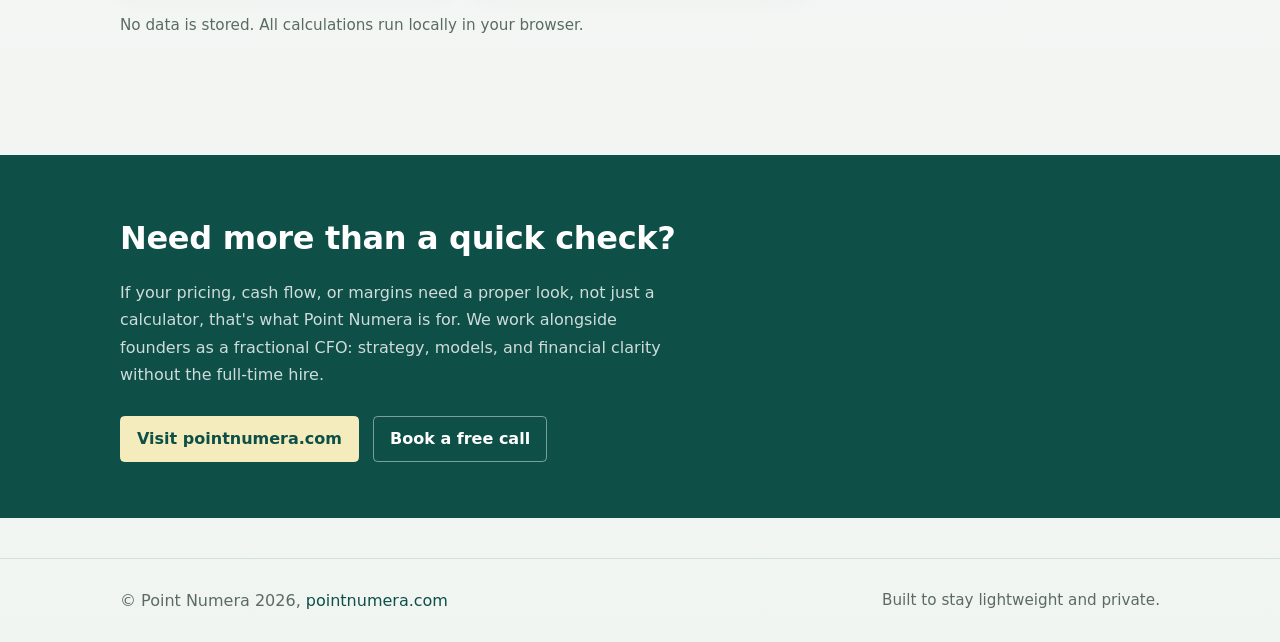
==== commit 3257ca48: "feat: roast batch checker complete + hub ICP filters + UX improvements Roast Batch Checker: - Restru" ====
--- a/index.html
+++ b/index.html
@@ -96,6 +96,36 @@
       }
       .tool-card.coming-soon a.btn {
         pointer-events: auto;
+      }
+
+      /* ── Filter tabs ─────────────────────────────────────────────────── */
+      .filter-tabs {
+        display: flex;
+        flex-wrap: wrap;
+        gap: 8px;
+        margin-bottom: var(--space-md);
+      }
+      .filter-tab {
+        padding: 7px 18px;
+        border-radius: 999px;
+        border: 1px solid var(--color-border);
+        background: transparent;
+        color: var(--color-muted);
+        font-family: inherit;
+        font-size: 0.88rem;
+        font-weight: 600;
+        cursor: pointer;
+        transition: background 0.15s, color 0.15s, border-color 0.15s;
+        line-height: 1;
+      }
+      .filter-tab:hover {
+        border-color: var(--color-primary);
+        color: var(--color-primary);
+      }
+      .filter-tab.active {
+        background: var(--color-primary);
+        color: #F4ECBD;
+        border-color: var(--color-primary);
       }
 
       /* ── CTA section ─────────────────────────────────────────────────── */
@@ -234,9 +264,15 @@
 
       <!-- Tools -->
       <section class="container section">
+        <div class="filter-tabs" role="tablist" aria-label="Filter tools by category">
+          <button class="filter-tab active" data-filter="all" role="tab" aria-selected="true">All</button>
+          <button class="filter-tab" data-filter="restaurant" role="tab" aria-selected="false">Restaurant &amp; Café</button>
+          <button class="filter-tab" data-filter="general" role="tab" aria-selected="false">General</button>
+        </div>
+
         <div class="card-grid">
           <!-- Live -->
-          <article class="card tool-card">
+          <article class="card tool-card" data-tags="restaurant">
             <h3>Dish Profitability Check</h3>
             <p>
               Find out which dishes are making you money, and which ones aren't.
@@ -248,8 +284,16 @@
             >
           </article>
 
+          <article class="card tool-card" data-tags="restaurant">
+            <h3>Roast Batch Checker</h3>
+            <p>
+              Know your real margin before the next roast. Enter green bean cost, batch size, and selling price — get margin per bag, break-even, and a sensitivity check on bean price moves.
+            </p>
+            <a class="btn btn-primary" href="./tools/roast-batch-checker/">Open tool</a>
+          </article>
+
           <!-- Coming soon -->
-          <article class="card tool-card coming-soon">
+          <article class="card tool-card coming-soon" data-tags="general">
             <div class="coming-soon-badge">Coming soon</div>
             <h3>Cash-Flow Check</h3>
             <p>Quickly map runway, burn, and collection timing.</p>
@@ -258,7 +302,7 @@
             >
           </article>
 
-          <article class="card tool-card coming-soon">
+          <article class="card tool-card coming-soon" data-tags="general">
             <div class="coming-soon-badge">Coming soon</div>
             <h3>Pricing Calculator</h3>
             <p>Calibrate packages, margins, and revenue goals with clarity.</p>
@@ -267,7 +311,7 @@
             >
           </article>
 
-          <article class="card tool-card coming-soon">
+          <article class="card tool-card coming-soon" data-tags="general">
             <div class="coming-soon-badge">Coming soon</div>
             <h3>ROI Quick Check</h3>
             <p>Test ROI scenarios for product bets or marketing spend.</p>
@@ -314,7 +358,7 @@
     <footer>
       <div class="container">
         <span
-          >&copy; Point Numera <span data-year></span> &mdash;
+          >&copy; Point Numera <span data-year></span>,
           <a
             href="https://www.pointnumera.com"
             target="_blank"
@@ -327,5 +371,32 @@
     </footer>
 
     <script src="./tools/shared/app.js"></script>
+    <script>
+      (function () {
+        var tabs  = document.querySelectorAll('.filter-tab');
+        var cards = document.querySelectorAll('.card-grid .card.tool-card');
+
+        tabs.forEach(function (tab) {
+          tab.addEventListener('click', function () {
+            tabs.forEach(function (t) {
+              t.classList.remove('active');
+              t.setAttribute('aria-selected', 'false');
+            });
+            tab.classList.add('active');
+            tab.setAttribute('aria-selected', 'true');
+
+            var filter = tab.getAttribute('data-filter');
+            cards.forEach(function (card) {
+              if (filter === 'all') {
+                card.style.display = '';
+              } else {
+                var tags = (card.getAttribute('data-tags') || '').split(' ');
+                card.style.display = tags.indexOf(filter) !== -1 ? '' : 'none';
+              }
+            });
+          });
+        });
+      })();
+    </script>
   </body>
 </html>
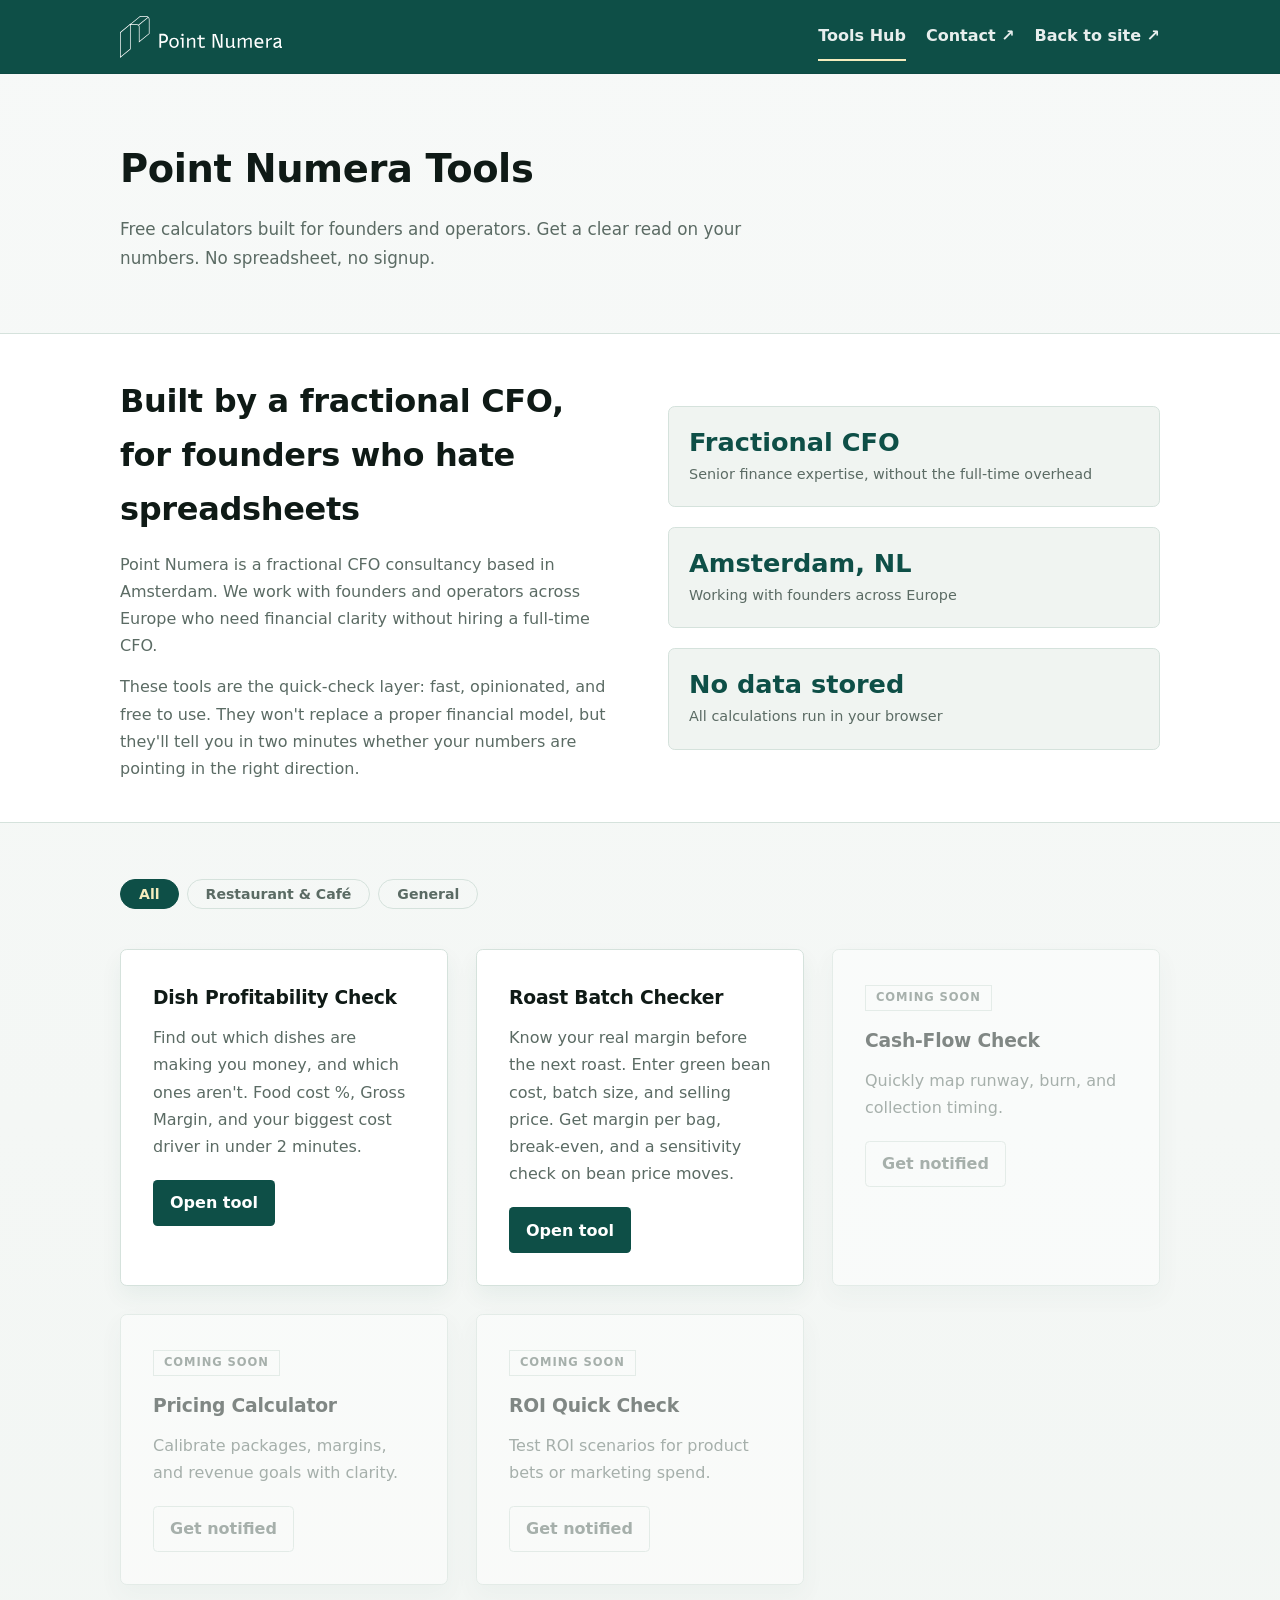
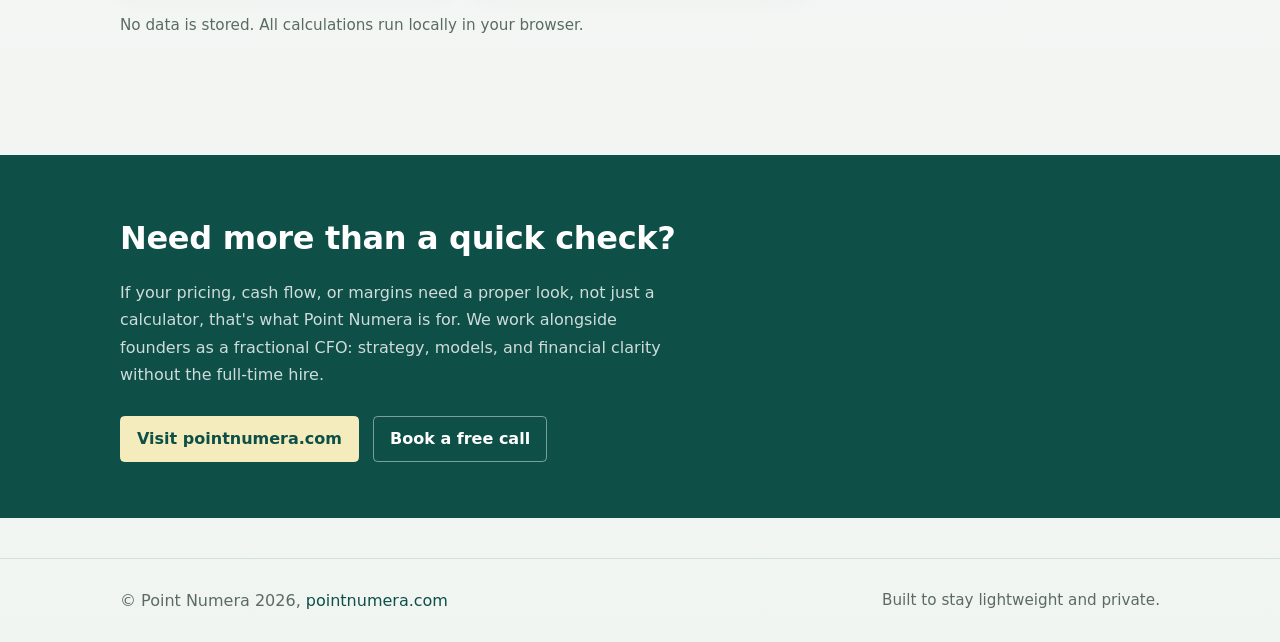
==== commit 72a36462: "Formatting & Mdash Formatting & mdash" ====
--- a/index.html
+++ b/index.html
@@ -9,11 +9,17 @@
     />
     <!-- Build v2: Framer-aligned pass -->
     <title>Point Numera Tools</title>
-    <meta property="og:image" content="https://tools.pointnumera.com/tools/shared/og-image.png" />
+    <meta
+      property="og:image"
+      content="https://tools.pointnumera.com/tools/shared/og-image.png"
+    />
     <meta property="og:image:width" content="1200" />
     <meta property="og:image:height" content="630" />
     <meta name="twitter:card" content="summary_large_image" />
-    <meta name="twitter:image" content="https://tools.pointnumera.com/tools/shared/og-image.png" />
+    <meta
+      name="twitter:image"
+      content="https://tools.pointnumera.com/tools/shared/og-image.png"
+    />
     <link rel="stylesheet" href="./tools/shared/base.css" />
     <link rel="stylesheet" href="./tools/shared/ui.css" />
     <style>
@@ -115,7 +121,10 @@
         font-size: 0.88rem;
         font-weight: 600;
         cursor: pointer;
-        transition: background 0.15s, color 0.15s, border-color 0.15s;
+        transition:
+          background 0.15s,
+          color 0.15s,
+          border-color 0.15s;
         line-height: 1;
       }
       .filter-tab:hover {
@@ -124,7 +133,7 @@
       }
       .filter-tab.active {
         background: var(--color-primary);
-        color: #F4ECBD;
+        color: #f4ecbd;
         border-color: var(--color-primary);
       }
 
@@ -264,10 +273,35 @@
 
       <!-- Tools -->
       <section class="container section">
-        <div class="filter-tabs" role="tablist" aria-label="Filter tools by category">
-          <button class="filter-tab active" data-filter="all" role="tab" aria-selected="true">All</button>
-          <button class="filter-tab" data-filter="restaurant" role="tab" aria-selected="false">Restaurant &amp; Café</button>
-          <button class="filter-tab" data-filter="general" role="tab" aria-selected="false">General</button>
+        <div
+          class="filter-tabs"
+          role="tablist"
+          aria-label="Filter tools by category"
+        >
+          <button
+            class="filter-tab active"
+            data-filter="all"
+            role="tab"
+            aria-selected="true"
+          >
+            All
+          </button>
+          <button
+            class="filter-tab"
+            data-filter="restaurant"
+            role="tab"
+            aria-selected="false"
+          >
+            Restaurant &amp; Café
+          </button>
+          <button
+            class="filter-tab"
+            data-filter="general"
+            role="tab"
+            aria-selected="false"
+          >
+            General
+          </button>
         </div>
 
         <div class="card-grid">
@@ -287,9 +321,13 @@
           <article class="card tool-card" data-tags="restaurant">
             <h3>Roast Batch Checker</h3>
             <p>
-              Know your real margin before the next roast. Enter green bean cost, batch size, and selling price — get margin per bag, break-even, and a sensitivity check on bean price moves.
+              Know your real margin before the next roast. Enter green bean
+              cost, batch size, and selling price. Get margin per bag,
+              break-even, and a sensitivity check on bean price moves.
             </p>
-            <a class="btn btn-primary" href="./tools/roast-batch-checker/">Open tool</a>
+            <a class="btn btn-primary" href="./tools/roast-batch-checker/"
+              >Open tool</a
+            >
           </article>
 
           <!-- Coming soon -->
@@ -373,25 +411,25 @@
     <script src="./tools/shared/app.js"></script>
     <script>
       (function () {
-        var tabs  = document.querySelectorAll('.filter-tab');
-        var cards = document.querySelectorAll('.card-grid .card.tool-card');
+        var tabs = document.querySelectorAll(".filter-tab");
+        var cards = document.querySelectorAll(".card-grid .card.tool-card");
 
         tabs.forEach(function (tab) {
-          tab.addEventListener('click', function () {
+          tab.addEventListener("click", function () {
             tabs.forEach(function (t) {
-              t.classList.remove('active');
-              t.setAttribute('aria-selected', 'false');
+              t.classList.remove("active");
+              t.setAttribute("aria-selected", "false");
             });
-            tab.classList.add('active');
-            tab.setAttribute('aria-selected', 'true');
-
-            var filter = tab.getAttribute('data-filter');
+            tab.classList.add("active");
+            tab.setAttribute("aria-selected", "true");
+
+            var filter = tab.getAttribute("data-filter");
             cards.forEach(function (card) {
-              if (filter === 'all') {
-                card.style.display = '';
+              if (filter === "all") {
+                card.style.display = "";
               } else {
-                var tags = (card.getAttribute('data-tags') || '').split(' ');
-                card.style.display = tags.indexOf(filter) !== -1 ? '' : 'none';
+                var tags = (card.getAttribute("data-tags") || "").split(" ");
+                card.style.display = tags.indexOf(filter) !== -1 ? "" : "none";
               }
             });
           });
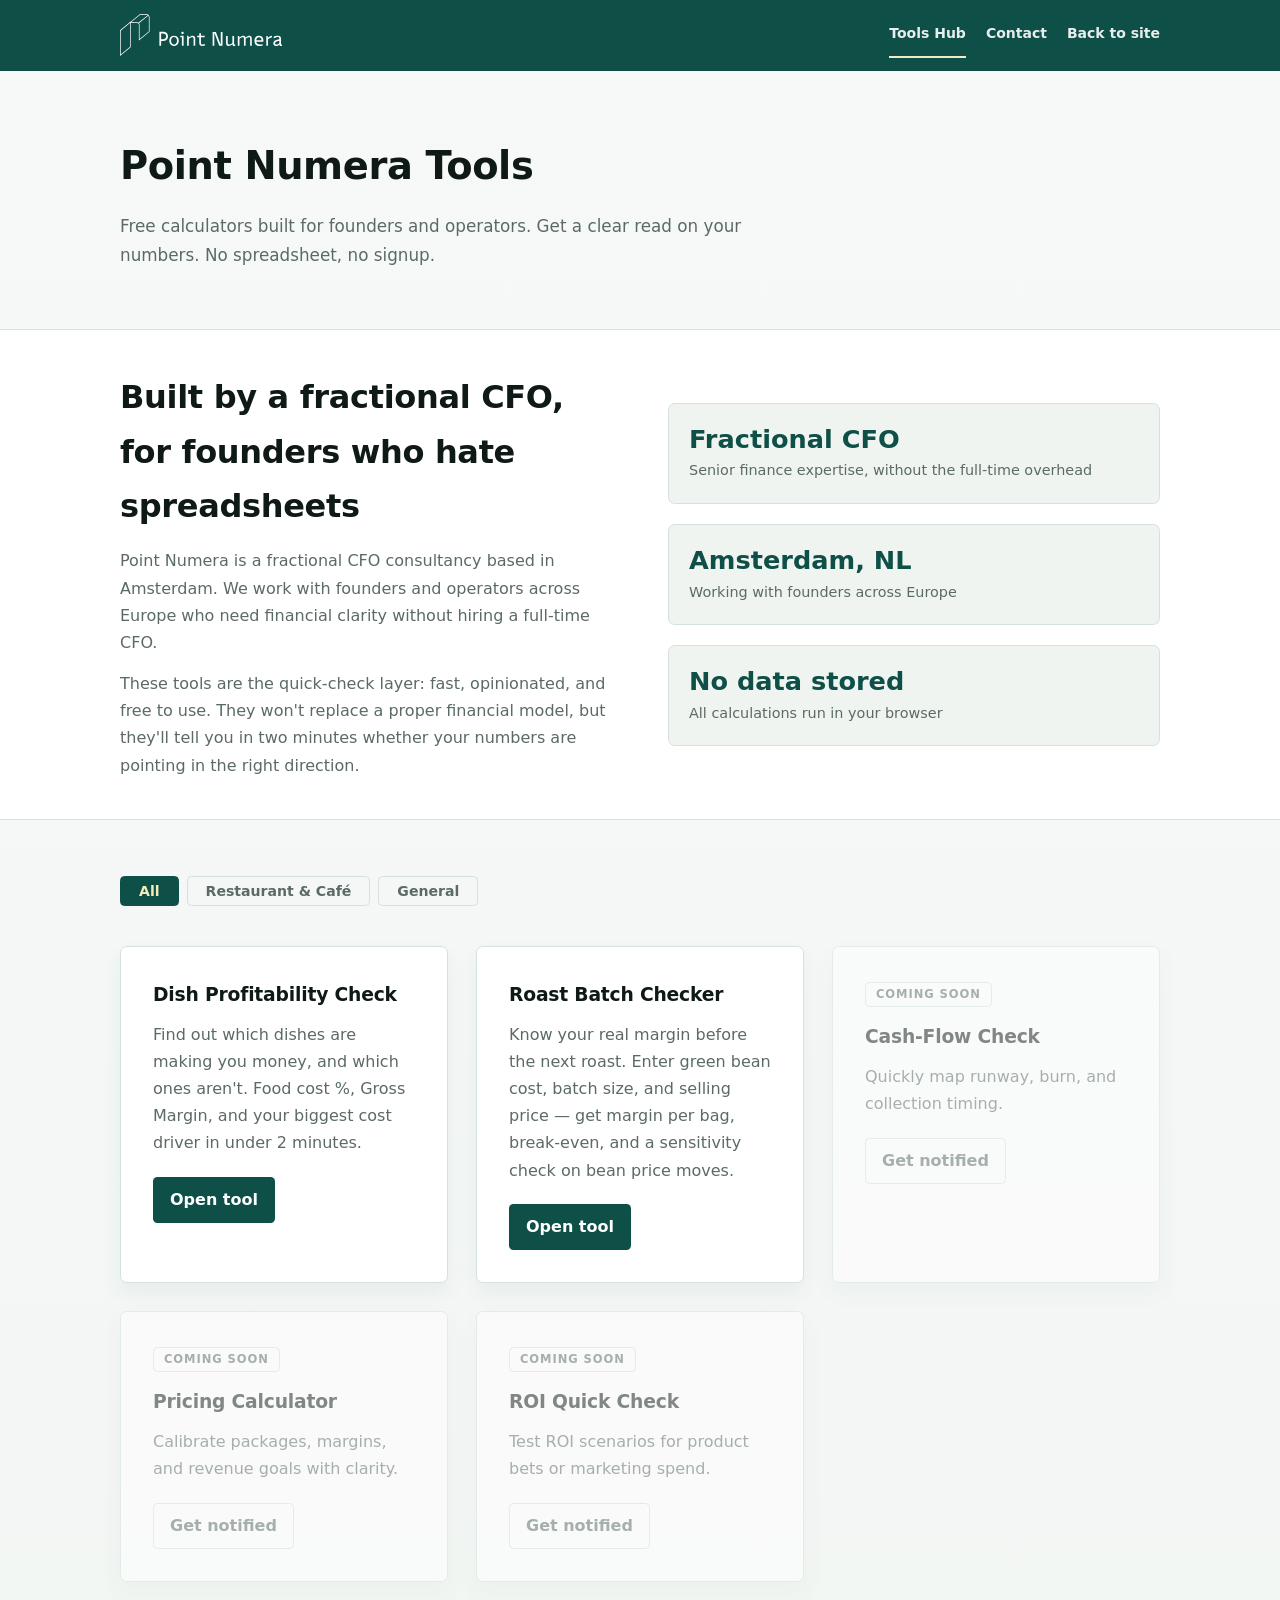
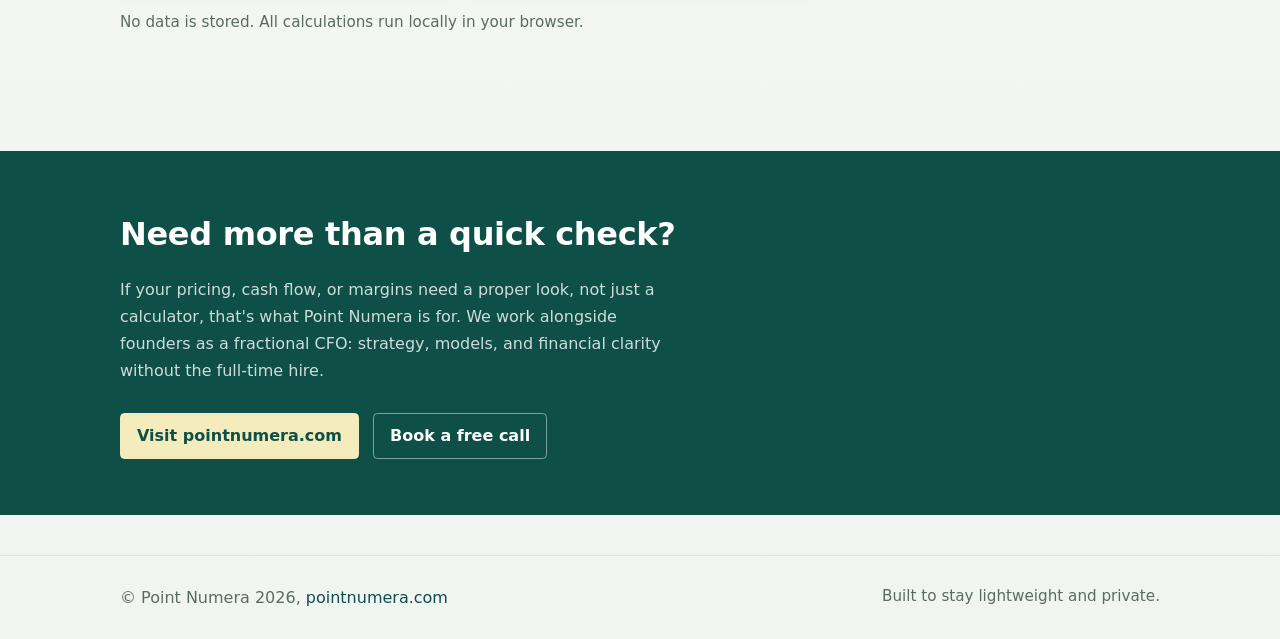
==== commit e85e0e0d: "Update to match Website Styling" ====
--- a/index.html
+++ b/index.html
@@ -9,17 +9,11 @@
     />
     <!-- Build v2: Framer-aligned pass -->
     <title>Point Numera Tools</title>
-    <meta
-      property="og:image"
-      content="https://tools.pointnumera.com/tools/shared/og-image.png"
-    />
+    <meta property="og:image" content="https://tools.pointnumera.com/tools/shared/og-image.png" />
     <meta property="og:image:width" content="1200" />
     <meta property="og:image:height" content="630" />
     <meta name="twitter:card" content="summary_large_image" />
-    <meta
-      name="twitter:image"
-      content="https://tools.pointnumera.com/tools/shared/og-image.png"
-    />
+    <meta name="twitter:image" content="https://tools.pointnumera.com/tools/shared/og-image.png" />
     <link rel="stylesheet" href="./tools/shared/base.css" />
     <link rel="stylesheet" href="./tools/shared/ui.css" />
     <style>
@@ -96,7 +90,7 @@
         letter-spacing: 0.08em;
         color: var(--color-muted);
         border: 1px solid var(--color-border);
-        border-radius: var(--r-pill);
+        border-radius: var(--r-md);
         padding: 2px 10px;
         margin-bottom: var(--space-sm);
       }
@@ -113,7 +107,7 @@
       }
       .filter-tab {
         padding: 7px 18px;
-        border-radius: 999px;
+        border-radius: var(--r-md);
         border: 1px solid var(--color-border);
         background: transparent;
         color: var(--color-muted);
@@ -121,10 +115,7 @@
         font-size: 0.88rem;
         font-weight: 600;
         cursor: pointer;
-        transition:
-          background 0.15s,
-          color 0.15s,
-          border-color 0.15s;
+        transition: background 0.15s, color 0.15s, border-color 0.15s;
         line-height: 1;
       }
       .filter-tab:hover {
@@ -133,7 +124,7 @@
       }
       .filter-tab.active {
         background: var(--color-primary);
-        color: #f4ecbd;
+        color: #F4ECBD;
         border-color: var(--color-primary);
       }
 
@@ -197,25 +188,8 @@
     </style>
   </head>
   <body>
-    <header class="top-nav">
-      <div class="container">
-        <a class="brand" href="./">
-          <img src="./tools/shared/logo.svg" alt="Point Numera logo" />
-        </a>
-        <button class="nav-toggle" aria-label="Open menu" aria-expanded="false">
-          <span></span><span></span><span></span>
-        </button>
-        <nav class="nav-links">
-          <a class="nav-link active" href="./">Tools Hub</a>
-          <a class="nav-link" href="https://www.pointnumera.com/#contact"
-            >Contact ↗</a
-          >
-          <a class="nav-link" href="https://www.pointnumera.com"
-            >Back to site ↗</a
-          >
-        </nav>
-      </div>
-    </header>
+    <div id="pn-nav-root" data-logo="./tools/shared/logo.svg"></div>
+    <script src="./tools/shared/nav.js"></script>
 
     <main>
       <!-- Hero -->
@@ -273,35 +247,10 @@
 
       <!-- Tools -->
       <section class="container section">
-        <div
-          class="filter-tabs"
-          role="tablist"
-          aria-label="Filter tools by category"
-        >
-          <button
-            class="filter-tab active"
-            data-filter="all"
-            role="tab"
-            aria-selected="true"
-          >
-            All
-          </button>
-          <button
-            class="filter-tab"
-            data-filter="restaurant"
-            role="tab"
-            aria-selected="false"
-          >
-            Restaurant &amp; Café
-          </button>
-          <button
-            class="filter-tab"
-            data-filter="general"
-            role="tab"
-            aria-selected="false"
-          >
-            General
-          </button>
+        <div class="filter-tabs" role="tablist" aria-label="Filter tools by category">
+          <button class="filter-tab active" data-filter="all" role="tab" aria-selected="true">All</button>
+          <button class="filter-tab" data-filter="restaurant" role="tab" aria-selected="false">Restaurant &amp; Café</button>
+          <button class="filter-tab" data-filter="general" role="tab" aria-selected="false">General</button>
         </div>
 
         <div class="card-grid">
@@ -321,13 +270,9 @@
           <article class="card tool-card" data-tags="restaurant">
             <h3>Roast Batch Checker</h3>
             <p>
-              Know your real margin before the next roast. Enter green bean
-              cost, batch size, and selling price. Get margin per bag,
-              break-even, and a sensitivity check on bean price moves.
+              Know your real margin before the next roast. Enter green bean cost, batch size, and selling price — get margin per bag, break-even, and a sensitivity check on bean price moves.
             </p>
-            <a class="btn btn-primary" href="./tools/roast-batch-checker/"
-              >Open tool</a
-            >
+            <a class="btn btn-primary" href="./tools/roast-batch-checker/">Open tool</a>
           </article>
 
           <!-- Coming soon -->
@@ -411,25 +356,25 @@
     <script src="./tools/shared/app.js"></script>
     <script>
       (function () {
-        var tabs = document.querySelectorAll(".filter-tab");
-        var cards = document.querySelectorAll(".card-grid .card.tool-card");
+        var tabs  = document.querySelectorAll('.filter-tab');
+        var cards = document.querySelectorAll('.card-grid .card.tool-card');
 
         tabs.forEach(function (tab) {
-          tab.addEventListener("click", function () {
+          tab.addEventListener('click', function () {
             tabs.forEach(function (t) {
-              t.classList.remove("active");
-              t.setAttribute("aria-selected", "false");
+              t.classList.remove('active');
+              t.setAttribute('aria-selected', 'false');
             });
-            tab.classList.add("active");
-            tab.setAttribute("aria-selected", "true");
-
-            var filter = tab.getAttribute("data-filter");
+            tab.classList.add('active');
+            tab.setAttribute('aria-selected', 'true');
+
+            var filter = tab.getAttribute('data-filter');
             cards.forEach(function (card) {
-              if (filter === "all") {
-                card.style.display = "";
+              if (filter === 'all') {
+                card.style.display = '';
               } else {
-                var tags = (card.getAttribute("data-tags") || "").split(" ");
-                card.style.display = tags.indexOf(filter) !== -1 ? "" : "none";
+                var tags = (card.getAttribute('data-tags') || '').split(' ');
+                card.style.display = tags.indexOf(filter) !== -1 ? '' : 'none';
               }
             });
           });
--- a/tools/shared/ui.css
+++ b/tools/shared/ui.css
@@ -49,6 +49,8 @@
   padding: 10px 0;
   color: rgba(255, 255, 255, 0.9);
   border-bottom: 2px solid transparent;
+  font-family: 'PT Sans', system-ui, sans-serif;
+  font-size: 14px;
   font-weight: 600;
   transition: color 0.2s ease, border-color 0.2s ease;
 }
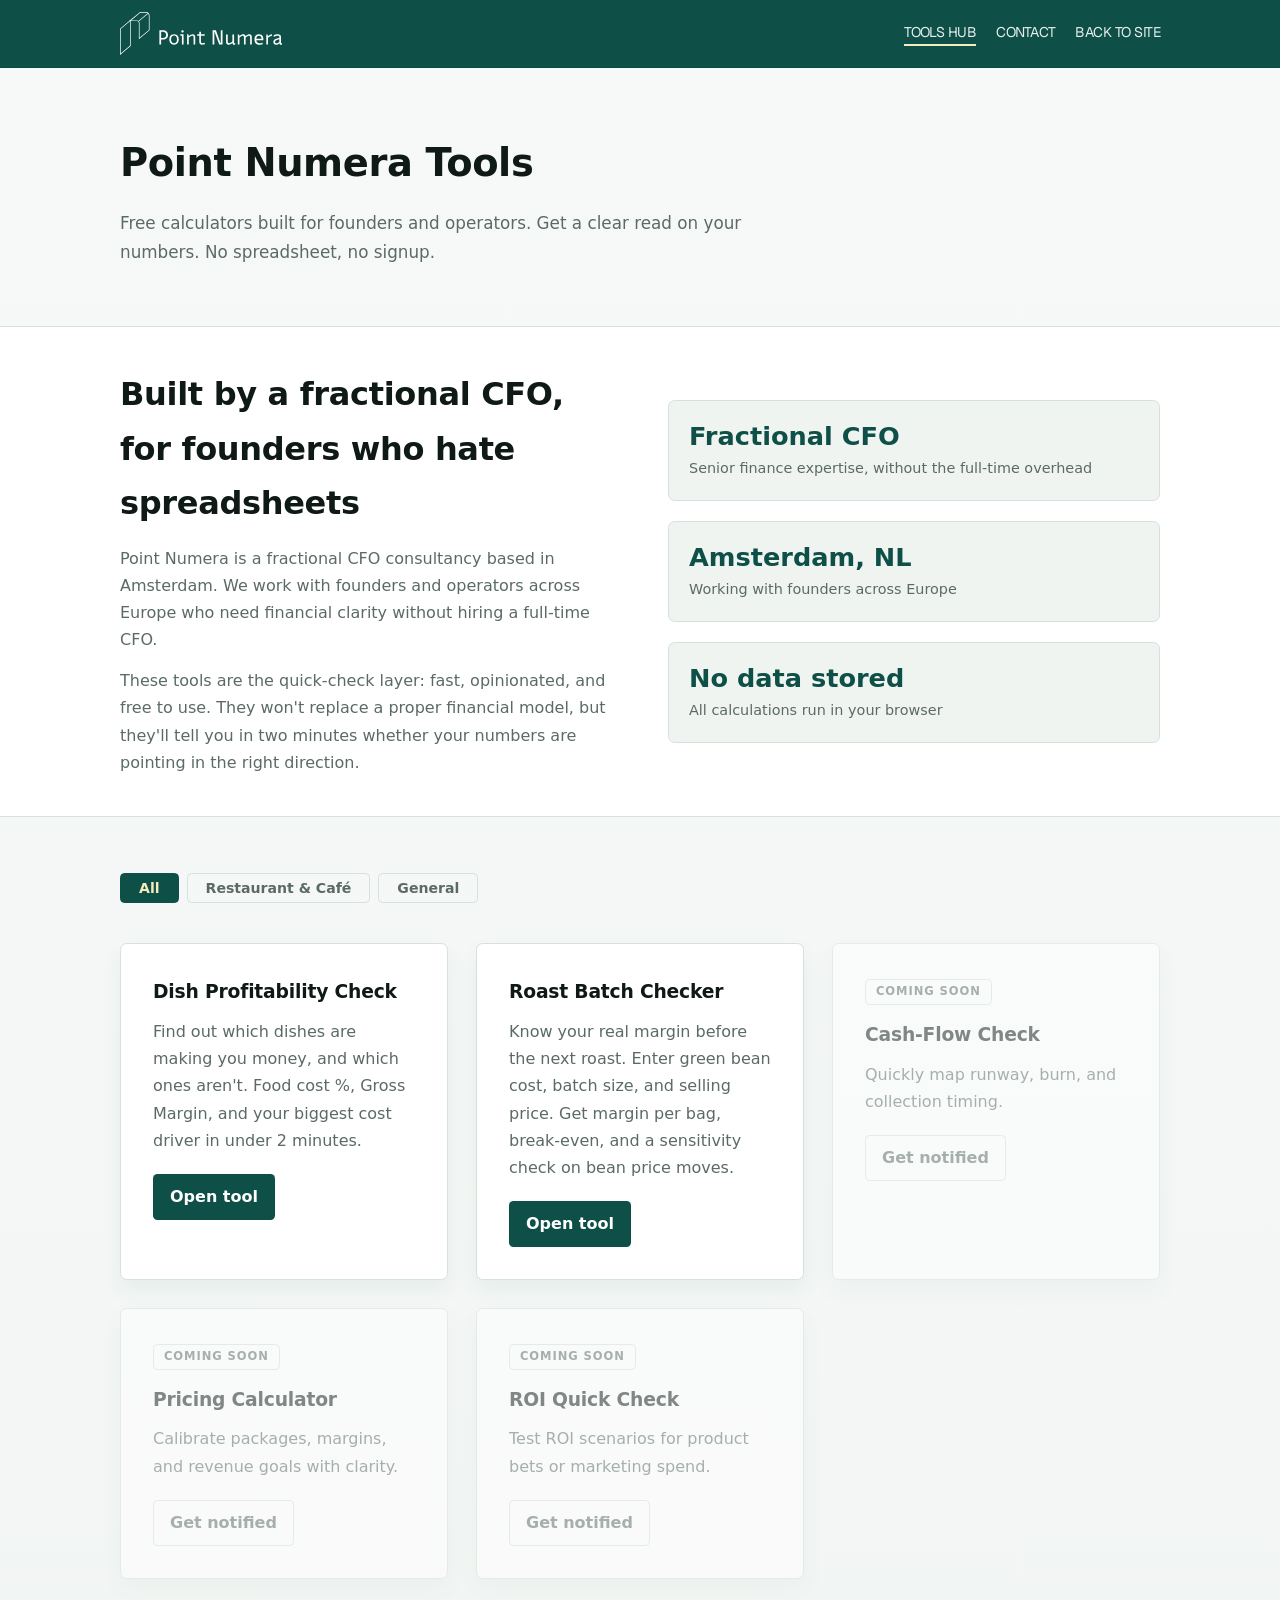
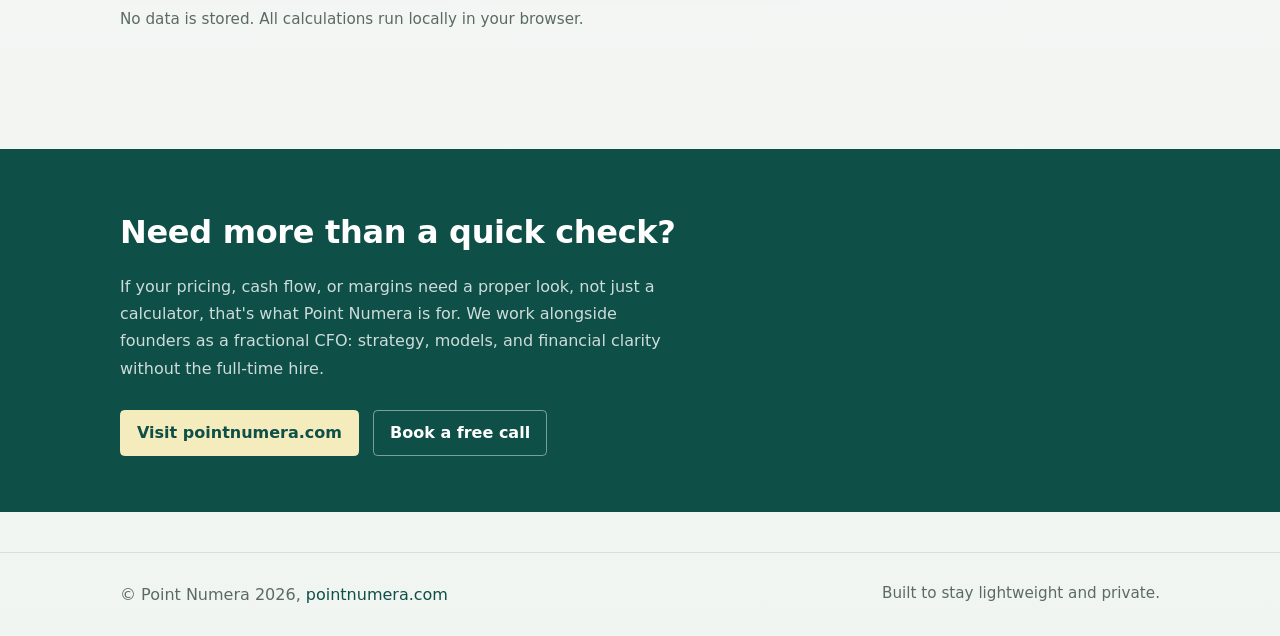
==== commit f955d716: "fix: minor copy tweaks in hub card and roast checker helper text Co-Authored-By: Claude Sonnet 4.6 <" ====
--- a/index.html
+++ b/index.html
@@ -270,7 +270,7 @@
           <article class="card tool-card" data-tags="restaurant">
             <h3>Roast Batch Checker</h3>
             <p>
-              Know your real margin before the next roast. Enter green bean cost, batch size, and selling price — get margin per bag, break-even, and a sensitivity check on bean price moves.
+              Know your real margin before the next roast. Enter green bean cost, batch size, and selling price. Get margin per bag, break-even, and a sensitivity check on bean price moves.
             </p>
             <a class="btn btn-primary" href="./tools/roast-batch-checker/">Open tool</a>
           </article>
--- a/tools/shared/base.css
+++ b/tools/shared/base.css
@@ -1,4 +1,6 @@
-﻿:root {
+﻿@import url('https://fonts.googleapis.com/css2?family=Geist:wght@100..900&display=swap');
+
+:root {
   /* Brand palette */
   --color-primary: #0E4F47;
   --color-contrast: #F4ECBD;
--- a/tools/shared/ui.css
+++ b/tools/shared/ui.css
@@ -46,12 +46,15 @@
 }
 
 .nav-link {
-  padding: 10px 0;
   color: rgba(255, 255, 255, 0.9);
   border-bottom: 2px solid transparent;
-  font-family: 'PT Sans', system-ui, sans-serif;
+  font-family: "Geist", "Geist Placeholder", sans-serif;
+  font-feature-settings: "blwf" on, "cv09" on, "cv03" on, "cv04" on, "cv11" on;
   font-size: 14px;
-  font-weight: 600;
+  font-style: normal;
+  font-weight: 400;
+  letter-spacing: -0.54px;
+  text-transform: uppercase;
   transition: color 0.2s ease, border-color 0.2s ease;
 }
 
